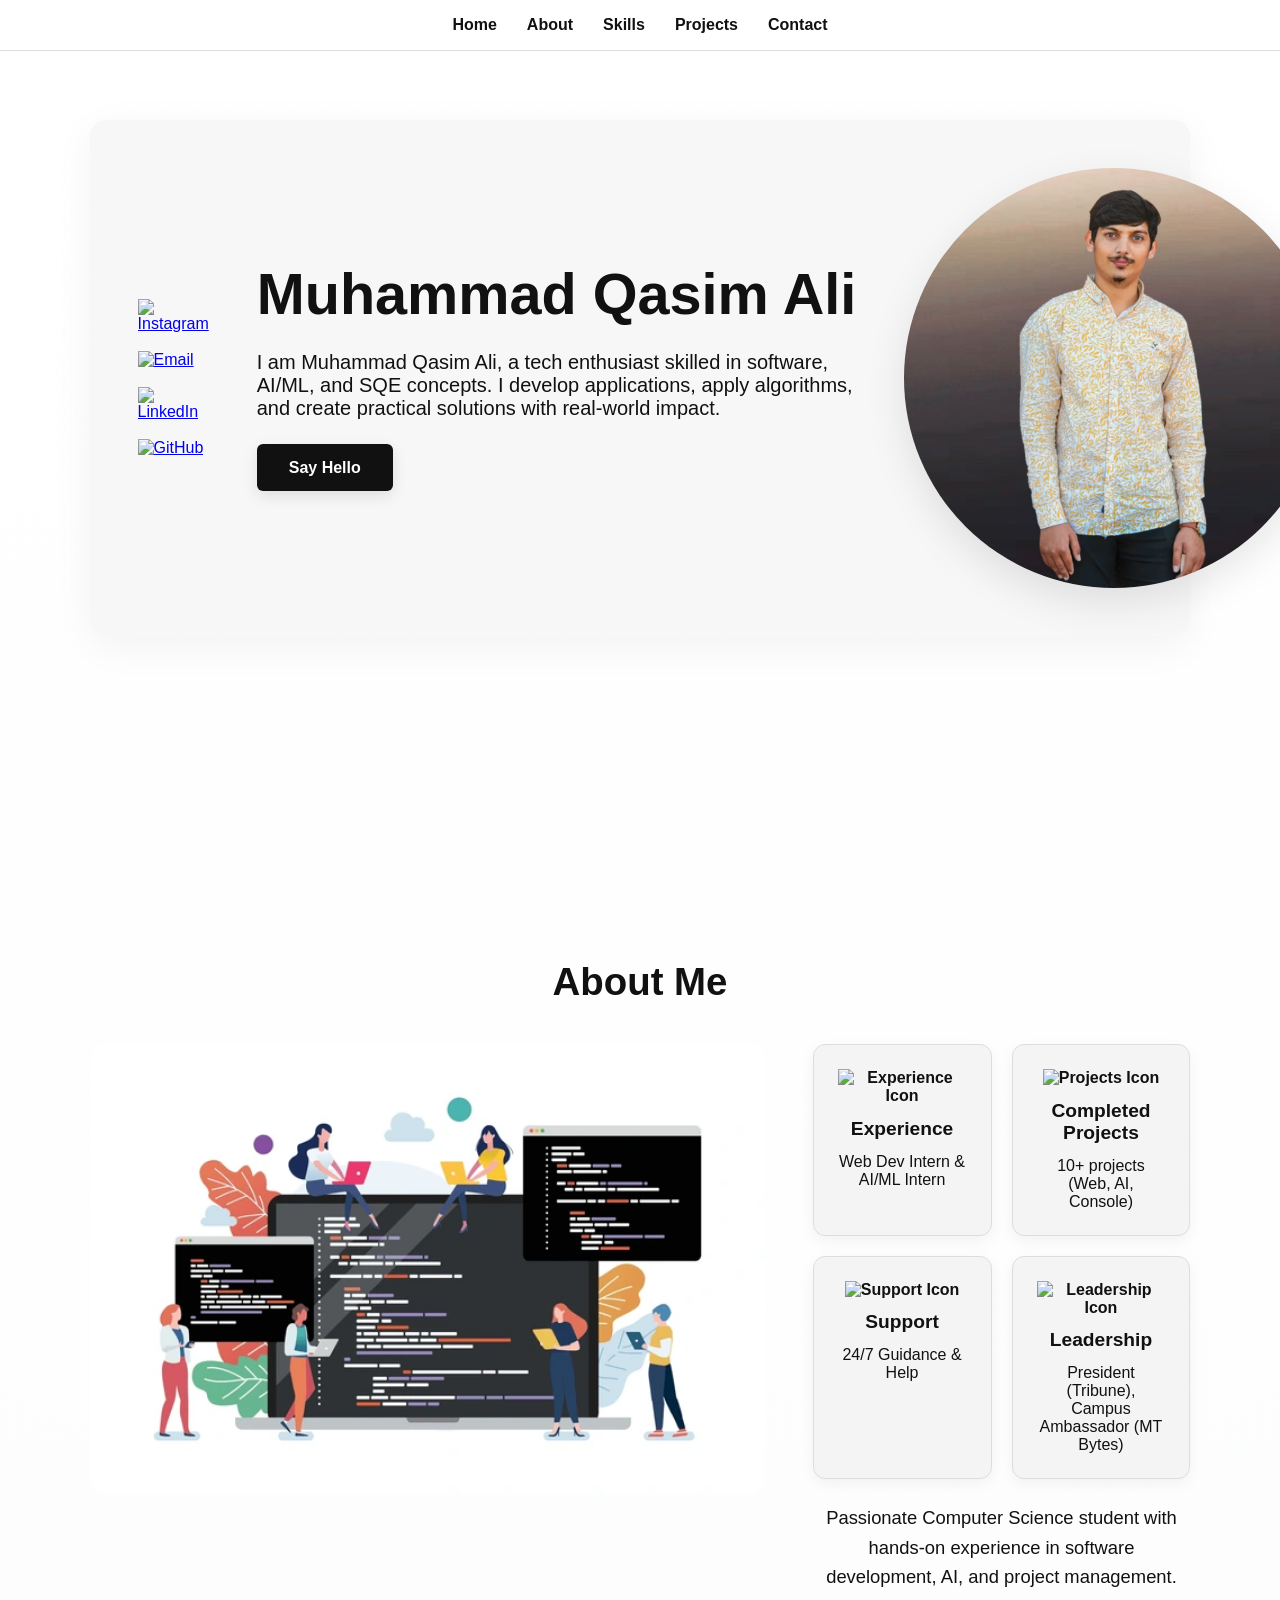
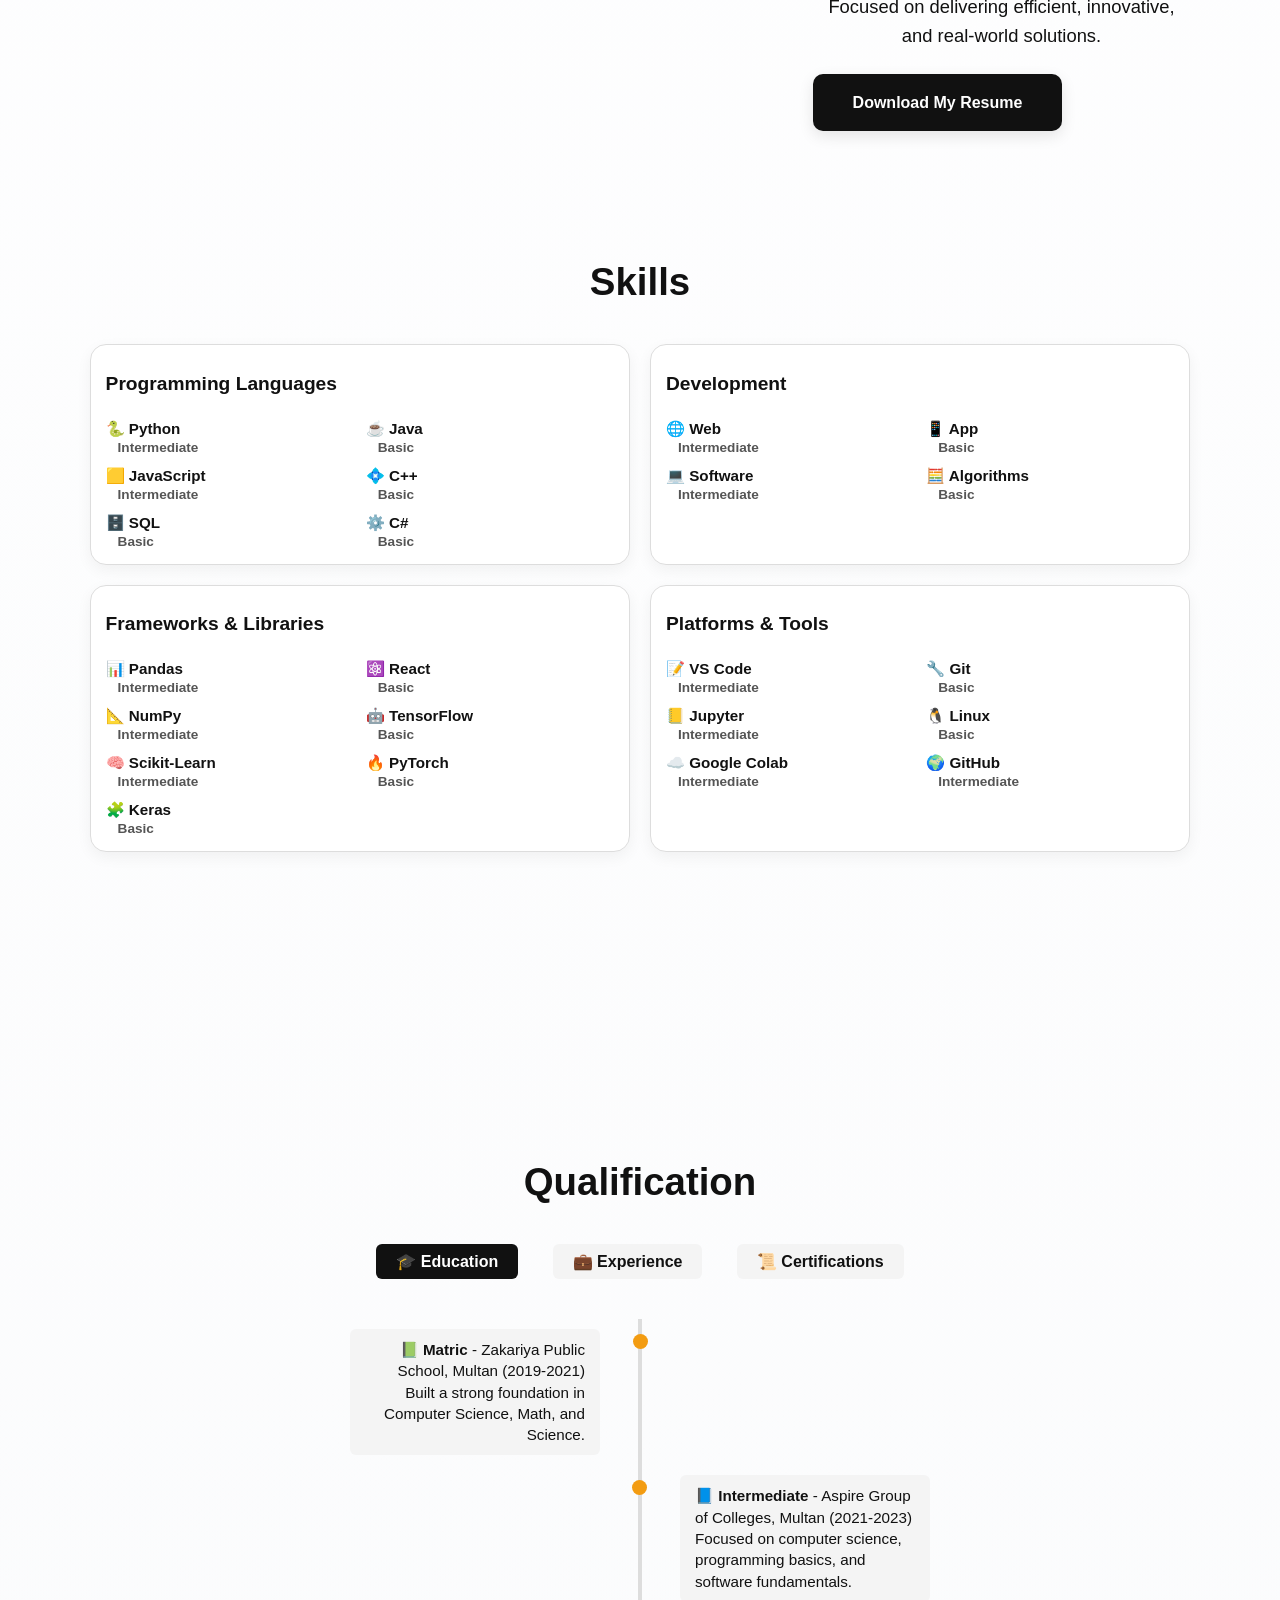
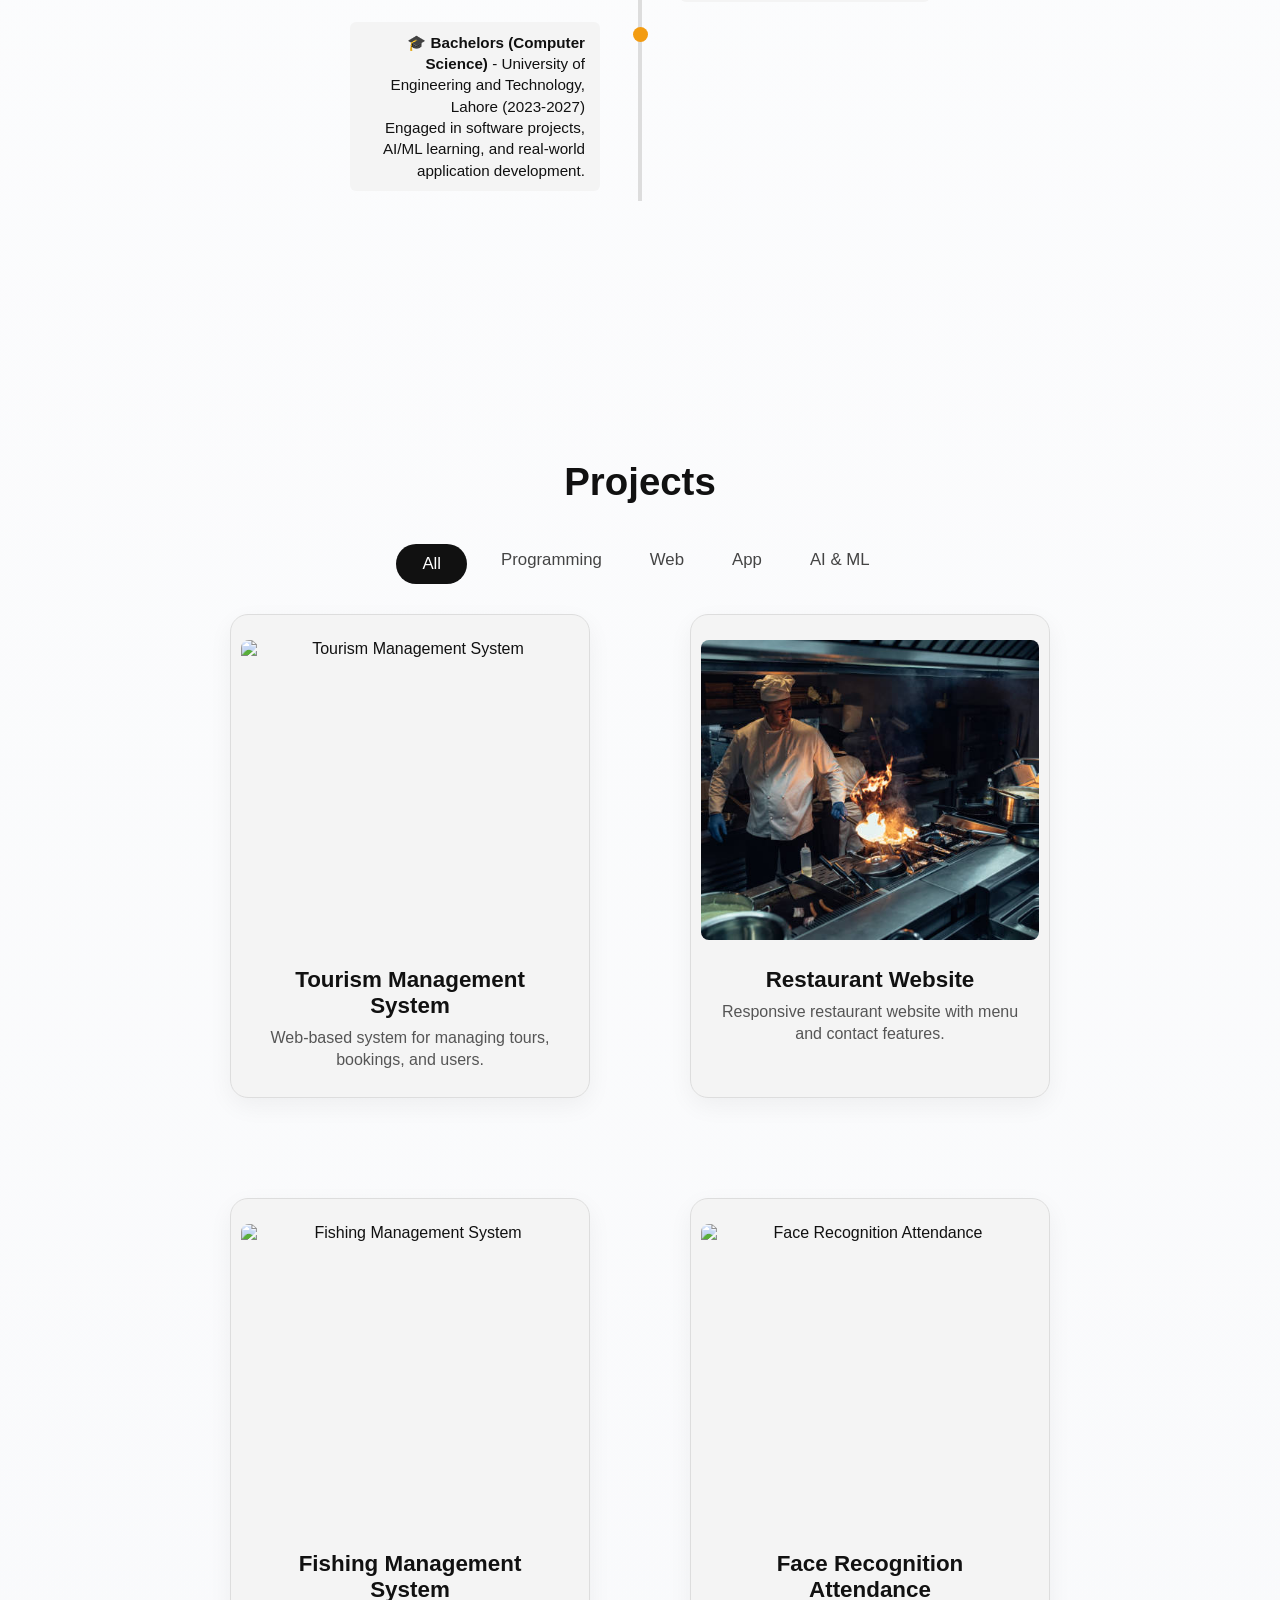
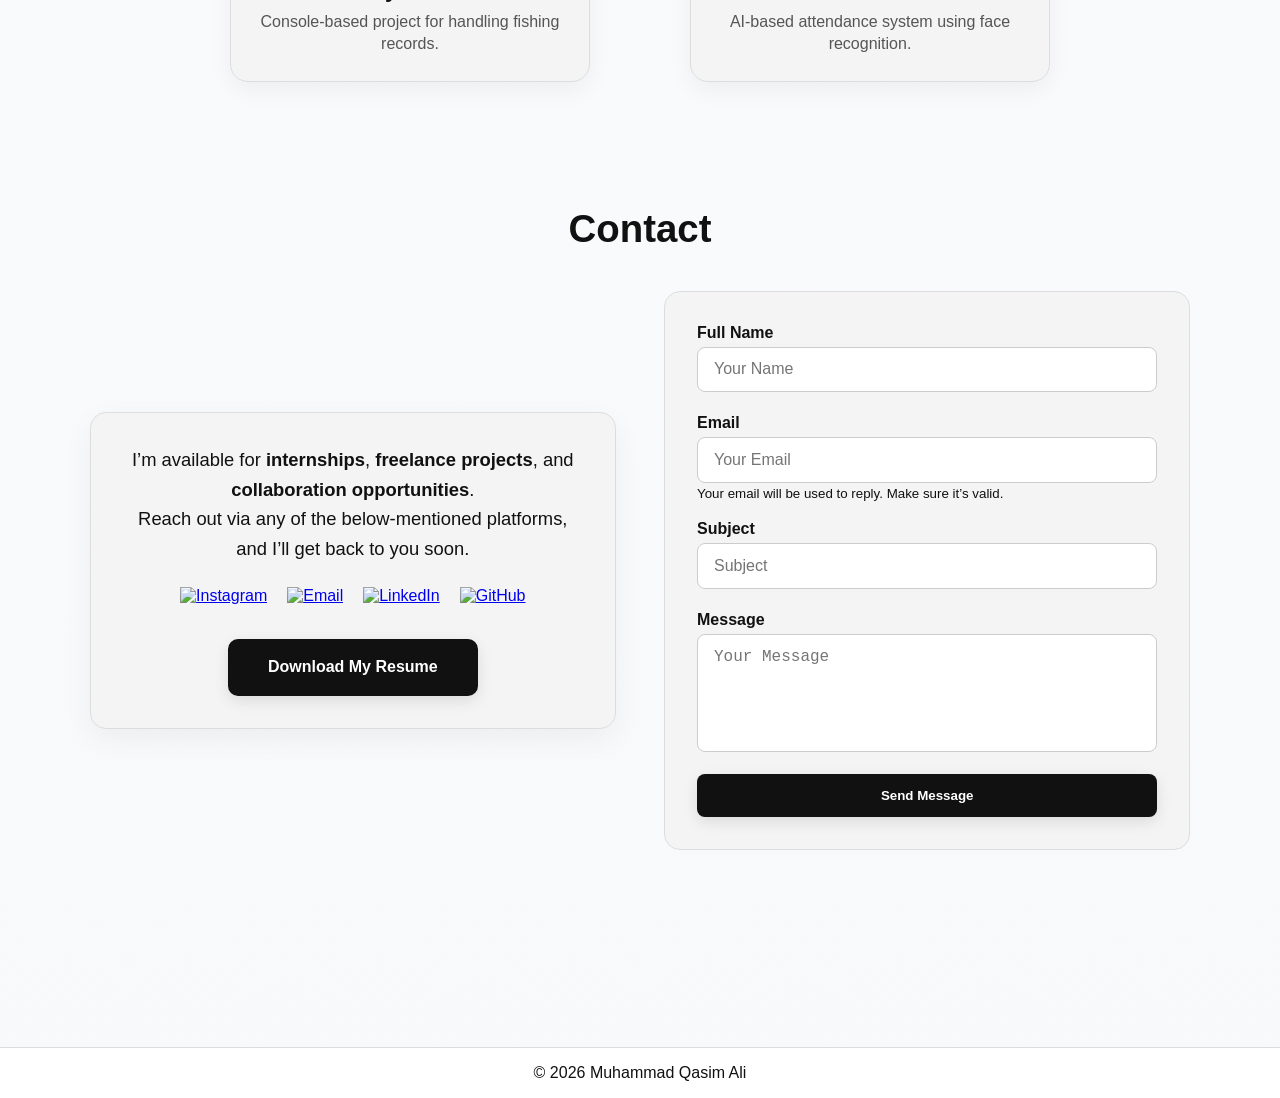
==== portfolio.html @ 52f3391b "Add files via upload" ====
<!DOCTYPE html>
<html lang="en">
<head>
<meta charset="UTF-8">
<meta name="viewport" content="width=device-width, initial-scale=1.0">
<title>Muhammad Qasim Ali | Portfolio</title>
<link rel="stylesheet" href="style.css">
</head>
<body>

<header>
  <nav>
    <a href="#home">Home</a>
    <a href="#about">About</a>
    <a href="#skills">Skills</a>
    <a href="#projects">Projects</a>
    <a href="#contact">Contact</a>
  </nav>
</header>

<main>

<!-- HOME -->
<section id="home" class="section hero-section">
  <div class="hero-box">
    <div class="hero-icons">
      <a href="https://www.instagram.com/qasim_ali_arain_/" target="_blank"><img src="https://img.icons8.com/ios-filled/40/000000/instagram-new.png" alt="Instagram"></a>
      <a href="mailto:qasimaliarain6@gmail.com"><img src="https://img.icons8.com/ios-filled/40/000000/email-open.png" alt="Email"></a>
      <a href="https://www.linkedin.com/in/muhammad-qasim-ali-606531308/" target="_blank"><img src="https://img.icons8.com/ios-filled/40/000000/linkedin.png" alt="LinkedIn"></a>
      <a href="https://github.com/MQasimAliArain" target="_blank"><img src="https://img.icons8.com/ios-glyphs/40/000000/github.png" alt="GitHub"></a>
    </div>

    <div class="hero-text">
      <h1 class="hero-name">Muhammad Qasim Ali</h1>
      <p>
        I am Muhammad Qasim Ali, a tech enthusiast skilled in software, AI/ML, and SQE concepts. I develop applications, apply algorithms, and create practical solutions with real-world impact.
      </p>
      <a href="#contact" class="hello-btn">Say Hello</a>
    </div>

    <div class="hero-image">
      <div class="profile-float">
        <img src="Profile picture.png" alt="Muhammad Qasim Ali">
      </div>
    </div>
  </div>
</section>

<!-- ABOUT -->
<section id="about" class="section about-section">
  <h2 class="section-title">About Me</h2>

  <div class="about-container">
    <div class="about-photo">
      <img src="general_photo.png" alt="About Me Photo">
    </div>

    <div class="about-content">
      <div class="about-cards">
        <div class="about-card">
          <img src="https://img.icons8.com/ios-filled/50/000000/briefcase.png" alt="Experience Icon" class="card-icon">
          <h3>Experience</h3>
          <p>Web Dev Intern & AI/ML Intern</p>
        </div>
        <div class="about-card">
          <img src="https://img.icons8.com/ios-filled/50/000000/project.png" alt="Projects Icon" class="card-icon">
          <h3>Completed Projects</h3>
          <p>10+ projects (Web, AI, Console)</p>
        </div>
        <div class="about-card">
          <img src="https://img.icons8.com/ios-filled/50/000000/support.png" alt="Support Icon" class="card-icon">
          <h3>Support</h3>
          <p>24/7 Guidance & Help</p>
        </div>
        <div class="about-card">
          <img src="https://img.icons8.com/ios-filled/50/000000/leadership.png" alt="Leadership Icon" class="card-icon">
          <h3>Leadership</h3>
          <p>President (Tribune), Campus Ambassador (MT Bytes)</p>
        </div>
      </div>

      <p class="about-text">
        Passionate Computer Science student with hands-on experience in software development, AI, and project management. Focused on delivering efficient, innovative, and real-world solutions.
      </p>

      <div class="center-btn">
        <a href="Muhammad_Qasim_Ali_Resume.pdf" download="Muhammad_Qasim_Ali_CV.pdf" class="download-btn">Download My Resume</a>
      </div>
    </div>
  </div>
</section>

<!-- SKILLS -->
<section id="skills" class="section">
  <h2 class="section-title">Skills</h2>

  <div class="skills-cards-container">
    <!-- Programming Languages Card -->
    <div class="about-card skill-card">
      <h3>Programming Languages</h3>
      <div class="skills-row">
        <div class="skill-item"><span class="skill-icon">🐍 Python</span><div class="skill-level">Intermediate</div></div>
        <div class="skill-item"><span class="skill-icon">☕ Java</span><div class="skill-level">Basic</div></div>
      </div>
      <div class="skills-row">
        <div class="skill-item"><span class="skill-icon">🟨 JavaScript</span><div class="skill-level">Intermediate</div></div>
        <div class="skill-item"><span class="skill-icon">💠 C++</span><div class="skill-level">Basic</div></div>
      </div>
      <div class="skills-row">
        <div class="skill-item"><span class="skill-icon">🗄️ SQL</span><div class="skill-level">Basic</div></div>
        <div class="skill-item"><span class="skill-icon">⚙️ C#</span><div class="skill-level">Basic</div></div>
      </div>
    </div>

    <!-- Development Card -->
    <div class="about-card skill-card">
      <h3>Development</h3>
      <div class="skills-row">
        <div class="skill-item"><span class="skill-icon">🌐 Web</span><div class="skill-level">Intermediate</div></div>
        <div class="skill-item"><span class="skill-icon">📱 App</span><div class="skill-level">Basic</div></div>
      </div>
      <div class="skills-row">
        <div class="skill-item"><span class="skill-icon">💻 Software</span><div class="skill-level">Intermediate</div></div>
        <div class="skill-item"><span class="skill-icon">🧮 Algorithms</span><div class="skill-level">Basic</div></div>
      </div>
    </div>

    <!-- Frameworks & Libraries Card -->
    <div class="about-card skill-card">
      <h3>Frameworks & Libraries</h3>
      <div class="skills-row">
        <div class="skill-item"><span class="skill-icon">📊 Pandas</span><div class="skill-level">Intermediate</div></div>
        <div class="skill-item"><span class="skill-icon">⚛️ React</span><div class="skill-level">Basic</div></div>
      </div>
      <div class="skills-row">
        <div class="skill-item"><span class="skill-icon">📐 NumPy</span><div class="skill-level">Intermediate</div></div>
        <div class="skill-item"><span class="skill-icon">🤖 TensorFlow</span><div class="skill-level">Basic</div></div>
      </div>
      <div class="skills-row">
        <div class="skill-item"><span class="skill-icon">🧠 Scikit-Learn</span><div class="skill-level">Intermediate</div></div>
        <div class="skill-item"><span class="skill-icon">🔥 PyTorch</span><div class="skill-level">Basic</div></div>
      </div>
      <div class="skills-row">
        <div class="skill-item"><span class="skill-icon">🧩 Keras</span><div class="skill-level">Basic</div></div>
      </div>
    </div>

    <!-- Platforms & Tools Card -->
    <div class="about-card skill-card">
      <h3>Platforms & Tools</h3>
      <div class="skills-row">
        <div class="skill-item"><span class="skill-icon">📝 VS Code</span><div class="skill-level">Intermediate</div></div>
        <div class="skill-item"><span class="skill-icon">🔧 Git</span><div class="skill-level">Basic</div></div>
      </div>
      <div class="skills-row">
        <div class="skill-item"><span class="skill-icon">📒 Jupyter</span><div class="skill-level">Intermediate</div></div>
        <div class="skill-item"><span class="skill-icon">🐧 Linux</span><div class="skill-level">Basic</div></div>
      </div>
      <div class="skills-row">
        <div class="skill-item"><span class="skill-icon">☁️ Google Colab</span><div class="skill-level">Intermediate</div></div>
        <div class="skill-item"><span class="skill-icon">🌍 GitHub</span><div class="skill-level">Intermediate</div></div>
      </div>
    </div>
  </div>
</section>

<!-- QUALIFICATION SECTION -->
<section id="qualification" class="section">
  <h2 class="section-title">Qualification</h2>

  <!-- Tabs using radio buttons -->
  <div class="qualification-tabs">
    <input type="radio" name="tab" id="education-tab" checked>
    <label for="education-tab">🎓 Education</label>

    <input type="radio" name="tab" id="experience-tab">
    <label for="experience-tab">💼 Experience</label>

    <input type="radio" name="tab" id="cert-tab">
    <label for="cert-tab">📜 Certifications</label>

    <div class="tab-content">
      <!-- Education Timeline -->
      <div class="tab-panel" id="education">
        <div class="timeline">
          <div class="timeline-item left">
            <div class="timeline-content">
              📗 <strong>Matric</strong> - Zakariya Public School, Multan (2019-2021)<br>
              Built a strong foundation in Computer Science, Math, and Science.
            </div>
          </div>
          <div class="timeline-item right">
            <div class="timeline-content">
              📘 <strong>Intermediate</strong> - Aspire Group of Colleges, Multan (2021-2023)<br>
              Focused on computer science, programming basics, and software fundamentals.
            </div>
          </div>
          <div class="timeline-item left">
            <div class="timeline-content">
              🎓 <strong>Bachelors (Computer Science)</strong> - University of Engineering and Technology, Lahore (2023-2027)<br>
              Engaged in software projects, AI/ML learning, and real-world application development.
            </div>
          </div>
        </div>
      </div>

      <!-- Experience Timeline -->
      <div class="tab-panel" id="experience">
        <div class="timeline">
          <div class="timeline-item left">
            <div class="timeline-content">
              💻 <strong>Web Development Intern</strong> - NextGen Learners (2025)<br>
              Gained hands-on experience developing responsive websites, improving user interface, and learning modern web technologies.
            </div>
          </div>
          <div class="timeline-item right">
            <div class="timeline-content">
              🤖 <strong>AI/ML Engineering Intern</strong> - DevelopersHub Corporation (2026)<br>
              Completed a 6-week internship program (March – April 2026) focusing on AI/ML engineering with exceptional performance[cite: 3].
            </div>
          </div>
        </div>
      </div>

      <!-- Certifications Timeline -->
      <div class="tab-panel" id="certifications">
        <div class="timeline">
          <div class="timeline-item left">
            <div class="timeline-content">
              📜 <strong>Generative AI Application Developer</strong> - Pak Angels & iCode Guru (2025)<br>
              Successfully completed Generative AI Training (June – July 2025) and received the Top Performer Award[cite: 4].
            </div>
          </div>
        </div>
      </div>
    </div>
  </div>
</section>

<!-- PROJECTS SECTION -->
<section id="projects" class="section">
  <h2 class="section-title">Projects</h2>

  <input type="radio" name="project-tab" id="proj-all" checked>
  <input type="radio" name="project-tab" id="proj-programming">
  <input type="radio" name="project-tab" id="proj-web">
  <input type="radio" name="project-tab" id="proj-app">
  <input type="radio" name="project-tab" id="proj-ai">

  <div class="project-tabs">
    <label for="proj-all">All</label>
    <label for="proj-programming">Programming</label>
    <label for="proj-web">Web</label>
    <label for="proj-app">App</label>
    <label for="proj-ai">AI & ML</label>
  </div>

  <div class="projects-wrapper">
    <div class="projects-grid all">
      <div class="project-card">
        <img src="tourism.jpg" alt="Tourism Management System">
        <h3>Tourism Management System</h3>
        <p>Web-based system for managing tours, bookings, and users.</p>
      </div>
      <div class="project-card">
        <img src="restaurant.jpg" alt="Restaurant Website">
        <h3>Restaurant Website</h3>
        <p>Responsive restaurant website with menu and contact features.</p>
      </div>
      <div class="project-card">
        <img src="fishing.jpg" alt="Fishing Management System">
        <h3>Fishing Management System</h3>
        <p>Console-based project for handling fishing records.</p>
      </div>
      <div class="project-card">
        <img src="face_recognition.jpg" alt="Face Recognition Attendance">
        <h3>Face Recognition Attendance</h3>
        <p>AI-based attendance system using face recognition.</p>
      </div>
    </div>

    <div class="projects-grid programming">
      <div class="project-card">
        <img src="fishing.jpg" alt="Fishing Management System">
        <h3>Fishing Management System</h3>
        <p>Programming-based console application.</p>
      </div>
    </div>

    <div class="projects-grid web">
      <div class="project-card">
        <img src="tourism.jpg" alt="Tourism Management System">
        <h3>Tourism Management System</h3>
        <p>Complete web solution for tour management.</p>
      </div>
      <div class="project-card">
        <img src="restaurant.jpg" alt="Restaurant Website">
        <h3>Restaurant Website</h3>
        <p>Modern and responsive restaurant website.</p>
      </div>
    </div>

    <div class="projects-grid app">
      <div class="no-projects">No projects yet</div>
    </div>

    <div class="projects-grid ai">
      <div class="project-card">
        <img src="face_recognition.jpg" alt="Face Recognition Attendance">
        <h3>Face Recognition Attendance</h3>
        <p>Machine learning based face recognition system.</p>
      </div>
    </div>
  </div>
</section>

<!-- CONTACT -->
<section id="contact" class="section">
  <h2 class="section-title">Contact</h2>

  <div class="contact-container">
    <div class="contact-left">
      <div class="contact-card">
        <p class="contact-text">
          I’m available for <strong>internships</strong>, <strong>freelance projects</strong>, and <strong>collaboration opportunities</strong>.<br>
          Reach out via any of the below-mentioned platforms, and I’ll get back to you soon.
        </p>

        <div class="contact-icons">
          <a href="https://www.instagram.com/qasim_ali_arain_/" target="_blank">
            <img src="https://img.icons8.com/ios-filled/48/000000/instagram-new.png" alt="Instagram">
          </a>
          <a href="mailto:qasimaliarain6@gmail.com">
            <img src="https://img.icons8.com/ios-filled/48/000000/email-open.png" alt="Email">
          </a>
          <a href="https://www.linkedin.com/in/muhammad-qasim-ali-606531308/" target="_blank">
            <img src="https://img.icons8.com/ios-filled/48/000000/linkedin.png" alt="LinkedIn">
          </a>
          <a href="https://github.com/MQasimAliArain" target="_blank">
            <img src="https://img.icons8.com/ios-glyphs/48/000000/github.png" alt="GitHub">
          </a>
        </div>

        <a href="Muhammad_Qasim_Ali_Resume.pdf" download class="download-btn">
          Download My Resume
        </a>
      </div>
    </div>

    <div class="contact-right">
      <form id="contact-form" novalidate>
        <div class="form-group">
          <label for="name">Full Name</label>
          <input type="text" id="name" name="name" placeholder="Your Name">
          <span class="error-message"></span>
        </div>

        <div class="form-group">
          <label for="email">Email</label>
          <input type="email" id="email" name="email" placeholder="Your Email" required>
          <span class="error-message"></span>
          <small class="info-text">Your email will be used to reply. Make sure it’s valid.</small>
        </div>

        <div class="form-group">
          <label for="subject">Subject</label>
          <input type="text" id="subject" name="subject" placeholder="Subject">
          <span class="error-message"></span>
        </div>

        <div class="form-group">
          <label for="message">Message</label>
          <textarea id="message" name="message" rows="5" placeholder="Your Message"></textarea>
          <span class="error-message"></span>
        </div>

        <button type="submit" class="submit-btn">Send Message</button>
      </form>
    </div>
  </div>
</section>

<!-- CONFIRMATION & SUCCESS MODAL -->
<div id="modal-overlay" style="display:none;">
  <div class="modal">
    <p id="modal-text">Are you sure you want to send this message?</p>

    <div id="modal-buttons">
      <button id="confirm-yes">Yes</button>
      <button id="confirm-no">No</button>
    </div>

    <div id="success-message" style="display:none;">
      <div class="tick">&#10004;</div>
      <p>Message Sent Successfully!</p>
    </div>
  </div>
</div>

<!-- EmailJS -->
<script src="https://cdn.jsdelivr.net/npm/emailjs-com@3/dist/email.min.js"></script>
<script>
  emailjs.init("zOVuNW4QSeUyaCF8w");

  const form = document.getElementById("contact-form");
  const modal = document.getElementById("modal-overlay");
  const confirmYes = document.getElementById("confirm-yes");
  const confirmNo = document.getElementById("confirm-no");
  const modalButtons = document.getElementById("modal-buttons");
  const modalText = document.getElementById("modal-text");
  const successMessage = document.getElementById("success-message");

  form.addEventListener("submit", function(e) {
    e.preventDefault();
    let valid = true;

    const name = form.name.value.trim();
    const email = form.email.value.trim();
    const subject = form.subject.value.trim();
    const message = form.message.value.trim();

    form.querySelectorAll(".error-message").forEach(e => e.textContent = "");

    if (!name) {
      form.name.nextElementSibling.textContent = "Full Name is required";
      valid = false;
    } else if (!/^[A-Za-z\s]{1,25}$/.test(name)) {
      form.name.nextElementSibling.textContent = "Only letters allowed (max 25)";
      valid = false;
    }

    if (!email) {
      form.email.nextElementSibling.textContent = "Email is required";
      valid = false;
    } else if (!/^[a-zA-Z][a-zA-Z0-9._%+-]*@[a-zA-Z0-9.-]+\.[a-zA-Z]{2,}$/.test(email)) {
      form.email.nextElementSibling.textContent = "Enter a valid email (example@gmail.com)";
      valid = false;
    }

    if (!subject) {
      form.subject.nextElementSibling.textContent = "Subject is required";
      valid = false;
    } else if (!/^[A-Za-z\s]+$/.test(subject)) {
      form.subject.nextElementSibling.textContent = "Only letters allowed";
      valid = false;
    }

    if (!message) {
      form.message.nextElementSibling.textContent = "Message is required";
      valid = false;
    } else if (!/^(?=.*[A-Za-z])[A-Za-z\s.,!?]+$/.test(message)) {
      form.message.nextElementSibling.textContent = "Message must contain letters";
      valid = false;
    }

    if (valid) {
      modal.style.display = "flex";
      modalButtons.style.display = "block";
      modalText.style.display = "block";
      successMessage.style.display = "none";
    }
  });

  confirmYes.addEventListener("click", () => {
    emailjs.send("service_ynd99mn", "template_qxupzzh", {
      from_name: form.name.value,
      from_email: form.email.value,
      subject: form.subject.value,
      message: form.message.value,
      to_email: "qasimaliarain6@gmail.com"
    })
    .then(() => {
      return emailjs.send("service_ynd99mn", "template_ujj6st4", {
        from_name: form.name.value,
        from_email: form.email.value,
        subject: form.subject.value,
        message: form.message.value
      });
    })
    .then(() => {
      modalButtons.style.display = "none";
      modalText.style.display = "none";
      successMessage.style.display = "flex";

      setTimeout(() => {
        modal.style.display = "none";
        form.reset();
      }, 2000);
    })
    .catch(err => {
      alert("Something went wrong. Try again.");
      console.error(err);
    });
  });

  confirmNo.addEventListener("click", () => {
    modal.style.display = "none";
  });
</script>
</main>
<footer>
  © 2026 Muhammad Qasim Ali
</footer>
</body>
</html>
---- style.css ----
/* General reset and body */
* { margin: 0; padding: 0; box-sizing: border-box; }
html { scroll-behavior: smooth; }
body { font-family: Arial, sans-serif; background: #fdfdfb; color: #111; }

/* NAVBAR */
header { position: fixed; top: 0; width: 100%; background: #fff; border-bottom: 1px solid #ddd; z-index: 1000; }
nav { display: flex; justify-content: center; gap: 30px; padding: 1rem; }
nav a { font-weight: bold; color: #111; text-decoration: none; transition: transform 0.25s ease; }
nav a:hover { transform: scale(1.1); }

/* SECTIONS */
.section { min-height: 100vh; padding: 60px 7% 65px; scroll-margin-top: 0; }
#home.section { padding: 120px 7% 80px; }
.section-title { text-align: center; font-size: 2.4rem; margin-bottom: 2.5rem; }

/* HERO */
.hero-box { max-width: 1200px; margin: auto; display: grid; grid-template-columns: auto 1fr auto; gap: 3rem; align-items: center; background: #f7f7f7; padding: 3rem; border-radius: 16px; }
.hero-name { font-size: 3.6rem; white-space: nowrap; }
.hero-icons { display: flex; flex-direction: column; gap: 18px; }
.hero-icons img { transition: transform 0.25s ease; }
.hero-icons a:hover img { transform: scale(1.25); }
.hero-text p { font-size: 1.25rem; margin: 1.5rem 0; }
.hello-btn { padding: 0.9rem 2rem; background: #111; color: #fff; border-radius: 6px; text-decoration: none; font-weight: bold; display: inline-block; transition: transform 0.25s ease; }
.hello-btn:hover { transform: scale(1.1); }
.profile-float { width: 420px; height: 420px; border-radius: 50%; overflow: hidden; animation: float 6s ease-in-out infinite; transition: transform 0.25s ease; }
.profile-float:hover { transform: scale(1.05); }
.profile-float img { width: 100%; height: 100%; object-fit: cover; }
@keyframes float { 0% { transform: translateY(0); } 50% { transform: translateY(-20px); } 100% { transform: translateY(0); } }

/* ABOUT SECTION */
.about-container { display: flex; gap: 3rem; max-width: 1200px; margin: auto; align-items: flex-start; }
.about-photo img { width: 100%; min-height: 50vh; object-fit: cover; border-radius: 16px; transition: transform 0.3s ease; }
.about-photo img:hover { transform: scale(1.05); }
.about-content { flex: 1; display: flex; flex-direction: column; justify-content: flex-start; padding-top: 0; }
.about-cards { display: flex; flex-wrap: wrap; gap: 20px; margin-bottom: 1.5rem; justify-content: flex-start; }
.about-card { flex: 1 1 45%; background: #f4f4f4; padding: 1.5rem; text-align: center; border-radius: 12px; font-weight: bold; border: 1px solid #ddd; transition: transform 0.25s ease; cursor: pointer; }
.about-card:hover { transform: scale(1.05); }
.about-card h3 { margin: 0.8rem 0; font-size: 1.2rem; }
.about-card p { font-weight: normal; font-size: 1rem; }
.card-icon { width: 50px; height: 50px; }
.about-text { margin-bottom: 1.5rem; line-height: 1.6; font-size: 1.15rem; text-align: center; }
.download-btn { display: inline-block; padding: 1.2rem 2.5rem; background: #111; color: #fff; border-radius: 10px; font-weight: bold; text-decoration: none; transition: transform 0.25s ease, background 0.3s ease; align-self: center; }
.download-btn:hover { transform: scale(1.1); background: #333; }

/* SKILLS */
.skills-cards-container {
  display: grid;
  grid-template-columns: repeat(2, 1fr); /* Exactly 2 cards per row */
  gap: 20px;
  justify-content: center;
}
.skill-card { display: flex; flex-direction: column; gap: 12px; text-align: left; padding: 15px; }
.skills-row { display: flex; gap: 12px; justify-content: space-between; }
.skill-item { display: flex; flex-direction: column; flex: 1; }
.skill-icon { display: flex; align-items: center; gap: 6px; font-weight: bold; font-size: 0.95rem; }
.skill-level { font-size: 0.85rem; color: #555; padding-left: 12px; margin-top: 2px; }

/* PROJECTS */
.projects-grid { display: flex; justify-content: center; gap: 20px; flex-wrap: wrap; }
.project-card { width: 280px; padding: 1.2rem; background: #fafafa; border-radius: 8px; border: 1px solid #ddd; }

/* CONTACT */
.contact-icons { display: flex; justify-content: center; gap: 25px; }
.contact-icons img { transition: transform 0.25s ease; }
.contact-icons a:hover img { transform: scale(1.25); }

/* FOOTER */
footer { text-align: center; padding: 1rem; background: #fff; border-top: 1px solid #ddd; }

/* RESPONSIVE */
@media (max-width: 900px) {
  .hero-box { grid-template-columns: 1fr; text-align: center; }
  .hero-icons { flex-direction: row; justify-content: center; }
  .profile-float { width: 260px; height: 260px; }
  .hero-name { font-size: 2.6rem; }
  .about-container { flex-direction: column; align-items: center; text-align: center; gap: 2rem; }
  .about-photo img { width: 80%; min-height: 300px; }
  .about-cards { justify-content: center; gap: 15px; }
  .skills-cards-container { grid-template-columns: 1fr; } /* Stack on small screens */
  .skills-row { flex-direction: column; }
}
/* Qualification Tabs */
.qualification-tabs {
  max-width: 800px;
  margin: 0 auto;
  text-align: center;
  position: relative;
}

.qualification-tabs input[type="radio"] {
  display: none;
}

.qualification-tabs label {
  display: inline-block;
  margin: 0 15px;
  padding: 8px 20px;
  cursor: pointer;
  font-weight: bold;
  border-radius: 6px;
  transition: background 0.3s, color 0.3s;
  background: #f4f4f4;
  color: #111;
}

.qualification-tabs label:hover {
  background: #111;
  color: #fff;
}

/* Active tab */
#education-tab:checked + label[for="education-tab"],
#experience-tab:checked + label[for="experience-tab"],
#cert-tab:checked + label[for="cert-tab"] {
  background: #111;
  color: #fff;
}
/* Tab content */
.tab-content {
  margin-top: 30px;
}

.tab-panel {
  display: none;
}

#education-tab:checked ~ label[for="education-tab"] ~ .tab-content #education,
#experience-tab:checked ~ label[for="experience-tab"] ~ .tab-content #experience,
#cert-tab:checked ~ label[for="cert-tab"] ~ .tab-content #certifications {
  display: block;
}
/* Timeline */
.timeline {
  position: relative;
  max-width: 700px;
  margin: 40px auto;
  padding: 0 20px;
}

.timeline::before {
  content: '';
  position: absolute;
  left: 50%;
  top: 0;
  transform: translateX(-50%);
  width: 4px;
  height: 100%;
  background: #ddd;
}

/* Timeline item */
.timeline-item {
  padding: 10px 40px;
  position: relative;
  width: 50%;
  box-sizing: border-box;
}

.timeline-item.left {
  left: 0;
  text-align: right;
}

.timeline-item.right {
  left: 50%;
  text-align: left;
}

.timeline-item::before {
  content: '';
  position: absolute;
  top: 15px;
  width: 15px;
  height: 15px;
  background: #f39c12;
  border-radius: 50%;
  z-index: 1;
}

.timeline-item.left::before {
  right: -8px;
}

.timeline-item.right::before {
  left: -8px;
}

.timeline-content {
  background: #f4f4f4;
  padding: 10px 15px;
  border-radius: 6px;
  display: inline-block;
  max-width: 300px;
  font-size: 0.95rem;
  line-height: 1.4;
}

/* Responsive */
@media (max-width: 900px) {
  .timeline::before {
    left: 20px;
  }
  .timeline-item {
    width: 100%;
    padding-left: 40px;
    padding-right: 20px;
  }
  .timeline-item.left,
  .timeline-item.right {
    text-align: left;
    left: 0;
  }
  .timeline-item.left::before,
  .timeline-item.right::before {
    left: 0;
  }
}
/* Hide radios */
#projects input[type="radio"] {
  display: none;
}

/* Tabs */
.project-tabs {
  display: flex;
  justify-content: center;
  gap: 20px;
  margin-bottom: 30px;
}

.project-tabs label {
  cursor: pointer;
  font-size: 1.05rem;
  color: #444;
  padding: 6px 14px;
  transition: all 0.3s ease;
}

#proj-all:checked ~ .project-tabs label[for="proj-all"],
#proj-programming:checked ~ .project-tabs label[for="proj-programming"],
#proj-web:checked ~ .project-tabs label[for="proj-web"],
#proj-app:checked ~ .project-tabs label[for="proj-app"],
#proj-ai:checked ~ .project-tabs label[for="proj-ai"] {
  background: #111;
  color: #fff;
  border-radius: 25px;
  padding: 10px 26px;
}

/* Grids */
.projects-grid {
  display: none;
  grid-template-columns: repeat(2, 360px); /* exactly 2 cards per row */
  gap: 100px; /* smaller gap */
  justify-content: center; /* center the row */
}

#proj-all:checked ~ .projects-wrapper .all,
#proj-programming:checked ~ .projects-wrapper .programming,
#proj-web:checked ~ .projects-wrapper .web,
#proj-app:checked ~ .projects-wrapper .app,
#proj-ai:checked ~ .projects-wrapper .ai {
  display: grid;
}

/* Cards */
.project-card {
  background: #f4f4f4;
  padding: 25px;
  border-radius: 18px;
  border: 1px solid #ddd;
  transition: transform 0.25s ease;
  display: flex;
  flex-direction: column;
  align-items: center;
  text-align: center;
  width: 100%;
}

.project-card img {
  width: 110%;
  height: 300px;
  object-fit: cover;
  border-radius: 8px;
  margin-bottom: 15px;
}

.project-card h3 {
  margin: 12px 0 8px;
  font-size: 1.4rem;
}

.project-card p {
  font-size: 1rem;
  line-height: 1.4;
  color: #555;
}

.project-card:hover {
  transform: scale(1.05);
}

.no-projects {
  grid-column: 1 / -1;
  text-align: center;
  font-size: 1.2rem;
  color: #666;
}

/* Responsive */
@media (max-width: 900px) {
  .projects-grid {
    grid-template-columns: 1fr; /* single column on small screens */
  }
  .project-card img {
    height: 180px;
  }
}
/* CONTACT SECTION LAYOUT */
.contact-container {
  display: flex;
  gap: 3rem;
  max-width: 1200px;
  margin: 0 auto;
  align-items: center; /* <-- vertical center alignment */
  justify-content: center;
  flex-wrap: wrap;
}

.contact-left, .contact-right {
  flex: 1;
  min-width: 300px;
}

.contact-card {
  background: #f4f4f4;
  padding: 2rem;
  border-radius: 16px;
  border: 1px solid #ddd;
  text-align: center;
  display: flex;
  flex-direction: column;
  align-items: center;
  justify-content: center; /* <-- vertically center content inside the card */
  gap: 1.5rem;
  height: 100%; /* <-- ensures full height matches the form height */
}

.contact-card .contact-text {
  font-size: 1.15rem;
  line-height: 1.6;
}

.contact-card .contact-icons {
  display: flex;
  justify-content: center;
  gap: 20px;
}

.contact-card .contact-icons img {
  transition: transform 0.25s ease;
}

.contact-card .contact-icons a:hover img {
  transform: scale(1.25);
}

.contact-left .download-btn {
  margin-top: 10px;
}

/* FORM STYLES */
#contact-form {
  display: flex;
  flex-direction: column;
  gap: 1.2rem;
  background: #f4f4f4;
  padding: 2rem;
  border-radius: 16px;
  border: 1px solid #ddd;
  height: 100%; /* match the height of left card */
}

#contact-form .form-group {
  display: flex;
  flex-direction: column;
  text-align: left;
}

#contact-form label {
  margin-bottom: 5px;
  font-weight: bold;
}

#contact-form input,
#contact-form textarea {
  padding: 0.8rem 1rem;
  border-radius: 8px;
  border: 1px solid #ccc;
  font-size: 1rem;
  resize: none;
}

#contact-form input:focus,
#contact-form textarea:focus {
  outline: none;
  border-color: #111;
}

.submit-btn {
  padding: 0.9rem 2rem;
  background: #111;
  color: #fff;
  font-weight: bold;
  border: none;
  border-radius: 8px;
  cursor: pointer;
  transition: transform 0.25s ease, background 0.3s ease;
}

.submit-btn:hover {
  background: #333;
  transform: scale(1.05);
}

/* RESPONSIVE */
@media (max-width: 900px) {
  .contact-container {
    flex-direction: column;
    align-items: center;
  }

  .contact-left, .contact-right {
    width: 100%;
  }

  .contact-card, #contact-form {
    height: auto; /* let height adjust naturally on small screens */
  }
}
/* Modal overlay */
#modal-overlay {
  position: fixed;
  top: 0;
  left: 0;
  width: 100%;
  height: 100%;
  background-color: rgba(0,0,0,0.6);
  display: flex;
  justify-content: center;
  align-items: center;
  z-index: 9999;
}

/* Modal box */
.modal {
  background: #fff;
  padding: 30px;
  border-radius: 10px;
  text-align: center;
  width: 300px;
  position: relative;
}

/* Modal text */
#modal-text {
  font-size: 1.1em;
  margin-bottom: 20px;
}

/* Buttons */
#modal-buttons button {
  padding: 8px 18px;
  margin: 0 10px;
  border: none;
  border-radius: 5px;
  cursor: pointer;
  font-weight: bold;
}
#confirm-yes {
  background-color: #28a745;
  color: white;
}
#confirm-no {
  background-color: #dc3545;
  color: white;
}

/* Success message */
#success-message {
  display: flex;
  flex-direction: column;
  align-items: center;
}

.tick {
  font-size: 3em;
  color: #28a745;
  animation: pop 0.5s ease;
}

@keyframes pop {
  0% { transform: scale(0); }
  70% { transform: scale(1.2); }
  100% { transform: scale(1); }
}

/* Error message styling */
.error-message {
  color: red;
  font-size: 0.9em;
  margin-top: 3px;
  display: block;
}
/* ========================================= */
/* ========= TABLET RESPONSIVE ============= */
/* ========================================= */
@media (max-width: 1024px) {

   nav {
    flex-direction: row;
    justify-content: center;
    flex-wrap: wrap;
    gap: 15px;
  }

  .hero-box {
    grid-template-columns: 1fr;
    text-align: center;
    gap: 2rem;
  }

  .hero-name {
    font-size: 2.8rem;
    white-space: normal;
  }

  .hero-icons {
    flex-direction: row;
    justify-content: center;
  }

  .profile-float {
    width: 300px;
    height: 300px;
  }

  .about-container {
    flex-direction: column;
    text-align: center;
    align-items: center;
  }

  .about-photo img {
    width: 90%;
    min-height: auto;
  }

  .about-cards {
    justify-content: center;
  }

  .about-card {
    flex: 1 1 100%;
  }

  .skills-cards-container {
    grid-template-columns: 1fr;
  }

  .skills-row {
    flex-direction: column;
  }

  .projects-grid {
    grid-template-columns: 1fr;
    gap: 40px;
  }

  .project-card img {
    width: 100%;
    height: 220px;
  }

  .timeline::before {
    left: 20px;
  }

  .timeline-item {
    width: 100%;
    padding-left: 50px;
    padding-right: 20px;
  }

  .timeline-item.left,
  .timeline-item.right {
    left: 0;
    text-align: left;
  }

  .timeline-item.left::before,
  .timeline-item.right::before {
    left: 12px;
  }

  .contact-container {
    flex-direction: column;
    gap: 2rem;
  }

  .contact-left,
  .contact-right {
    width: 100%;
  }

  .contact-card,
  #contact-form {
    height: auto;
  }
}


/* ========================================= */
/* ========= MOBILE RESPONSIVE ============= */
/* ========================================= */
@media (max-width: 600px) {

  nav {
    flex-direction: row;
    justify-content: center;
    flex-wrap: wrap;
    gap: 15px;
  }

  .section {
    padding: 80px 5% 60px;
  }

  #home.section {
    padding: 120px 5% 60px;
  }

  .section-title {
    font-size: 1.8rem;
  }

  .hero-name {
    font-size: 2.2rem;
  }

  .hero-text p {
    font-size: 1rem;
  }

  /* FIXED CENTER IMAGE */
  .hero-box {
    display: flex;
    flex-direction: column;
    align-items: center;
  }

  .profile-float {
    width: 220px;
    height: 220px;
    margin: 0 auto;
    display: flex;
    justify-content: center;
    align-items: center;
  }

  .about-text {
    font-size: 1rem;
  }

  .download-btn {
    padding: 1rem 1.5rem;
    font-size: 0.9rem;
  }

  .project-tabs {
    flex-wrap: wrap;
    gap: 10px;
  }

  .project-tabs label {
    font-size: 0.9rem;
  }

  .projects-grid {
    grid-template-columns: 1fr;
    gap: 25px;
  }

  .project-card {
    padding: 18px;
  }

  .project-card img {
    height: 160px;
  }

  .contact-card {
    padding: 1.5rem;
  }

  #contact-form {
    padding: 1.5rem;
  }

  #contact-form input,
  #contact-form textarea {
    font-size: 0.9rem;
  }

  .submit-btn {
    font-size: 0.9rem;
  }

  /* FIXED CLEAN TIMELINE */
  .timeline::before {
    left: 18px;
  }

  .timeline-item {
    width: 100%;
    padding-left: 55px;
    padding-right: 15px;
    margin-bottom: 25px;
  }

  .timeline-item.left,
  .timeline-item.right {
    left: 0;
    text-align: left;
  }

  .timeline-item.left::before,
  .timeline-item.right::before {
    left: 10px;
  }

  .timeline-content {
    max-width: 100%;
  }

}
/* ========================================= */
/* ========= GLOBAL SMOOTH TRANSITIONS ===== */
/* ========================================= */

* {
  transition: all 0.3s ease-in-out;
}

/* Smooth fade-in animation */
.fade-in {
  opacity: 0;
  transform: translateY(30px);
  animation: fadeUp 1s ease forwards;
}

@keyframes fadeUp {
  to {
    opacity: 1;
    transform: translateY(0);
  }
}

/* ========================================= */
/* ========= NAVBAR ENHANCEMENT ============ */
/* ========================================= */

header {
  backdrop-filter: blur(8px);
  background: rgba(255, 255, 255, 0.85);
}

nav a {
  position: relative;
}

/* Animated underline */
nav a::after {
  content: "";
  position: absolute;
  width: 0%;
  height: 2px;
  left: 0;
  bottom: -5px;
  background: #111;
  transition: width 0.3s ease;
}

nav a:hover::after {
  width: 100%;
}

/* ========================================= */
/* ========= SECTION POLISH ================ */
/* ========================================= */

.section {
  animation: fadeUp 0.9s ease both;
}

/* Soft section hover shadow */
.section:hover {
  transform: translateY(-3px);
}

/* ========================================= */
/* ========= HERO POLISH =================== */
/* ========================================= */

.hero-box {
  box-shadow: 0 10px 40px rgba(0,0,0,0.05);
}

.hero-box:hover {
  box-shadow: 0 20px 60px rgba(0,0,0,0.08);
}

.profile-float {
  box-shadow: 0 15px 40px rgba(0,0,0,0.1);
}

/* ========================================= */
/* ========= ABOUT CARDS POLISH ============ */
/* ========================================= */

.about-card {
  box-shadow: 0 5px 15px rgba(0,0,0,0.05);
}

.about-card:hover {
  box-shadow: 0 15px 35px rgba(0,0,0,0.1);
  transform: translateY(-8px) scale(1.03);
}

/* ========================================= */
/* ========= SKILLS CARD POLISH ============ */
/* ========================================= */

.skill-card {
  background: #ffffff;
  border-radius: 16px;
  box-shadow: 0 5px 15px rgba(0,0,0,0.05);
}

.skill-card:hover {
  transform: translateY(-8px);
  box-shadow: 0 20px 40px rgba(0,0,0,0.08);
}

/* ========================================= */
/* ========= PROJECT CARD POLISH =========== */
/* ========================================= */

.project-card {
  box-shadow: 0 8px 25px rgba(0,0,0,0.05);
}

.project-card:hover {
  transform: translateY(-10px) scale(1.03);
  box-shadow: 0 25px 60px rgba(0,0,0,0.12);
}

/* Smooth image zoom */
.project-card img {
  transition: transform 0.4s ease;
}

.project-card:hover img {
  transform: scale(1.08);
}

/* ========================================= */
/* ========= TIMELINE POLISH =============== */
/* ========================================= */

.timeline-content {
  transition: transform 0.3s ease, box-shadow 0.3s ease;
}

.timeline-content:hover {
  transform: scale(1.05);
  box-shadow: 0 10px 25px rgba(0,0,0,0.08);
}

/* ========================================= */
/* ========= BUTTON POLISH ================= */
/* ========================================= */

.hello-btn,
.download-btn,
.submit-btn {
  box-shadow: 0 5px 15px rgba(0,0,0,0.1);
  position: relative;
  overflow: hidden;
}

.hello-btn:hover,
.download-btn:hover,
.submit-btn:hover {
  box-shadow: 0 15px 35px rgba(0,0,0,0.2);
  transform: translateY(-3px);
}

/* ========================================= */
/* ========= CONTACT CARD POLISH =========== */
/* ========================================= */

.contact-card {
  box-shadow: 0 10px 30px rgba(0,0,0,0.05);
}

.contact-card:hover {
  transform: translateY(-5px);
  box-shadow: 0 20px 50px rgba(0,0,0,0.1);
}

/* ========================================= */
/* ========= FORM INPUT POLISH ============= */
/* ========================================= */

#contact-form input,
#contact-form textarea {
  transition: all 0.3s ease;
}

#contact-form input:focus,
#contact-form textarea:focus {
  box-shadow: 0 0 10px rgba(0,0,0,0.1);
  transform: scale(1.02);
}

/* ========================================= */
/* ========= MODAL POLISH ================== */
/* ========================================= */

.modal {
  animation: popIn 0.4s ease;
}

@keyframes popIn {
  0% {
    transform: scale(0.7);
    opacity: 0;
  }
  100% {
    transform: scale(1);
    opacity: 1;
  }
}

/* ========================================= */
/* ========= FOOTER POLISH ================= */
/* ========================================= */

footer {
  transition: background 0.3s ease;
}

footer:hover {
  background: #f7f7f7;
}

/* ========================================= */
/* ========= SOFT PAGE GRADIENT ============ */
/* ========================================= */

body {
  background: linear-gradient(to bottom, #ffffff, #f8f9fb);
}
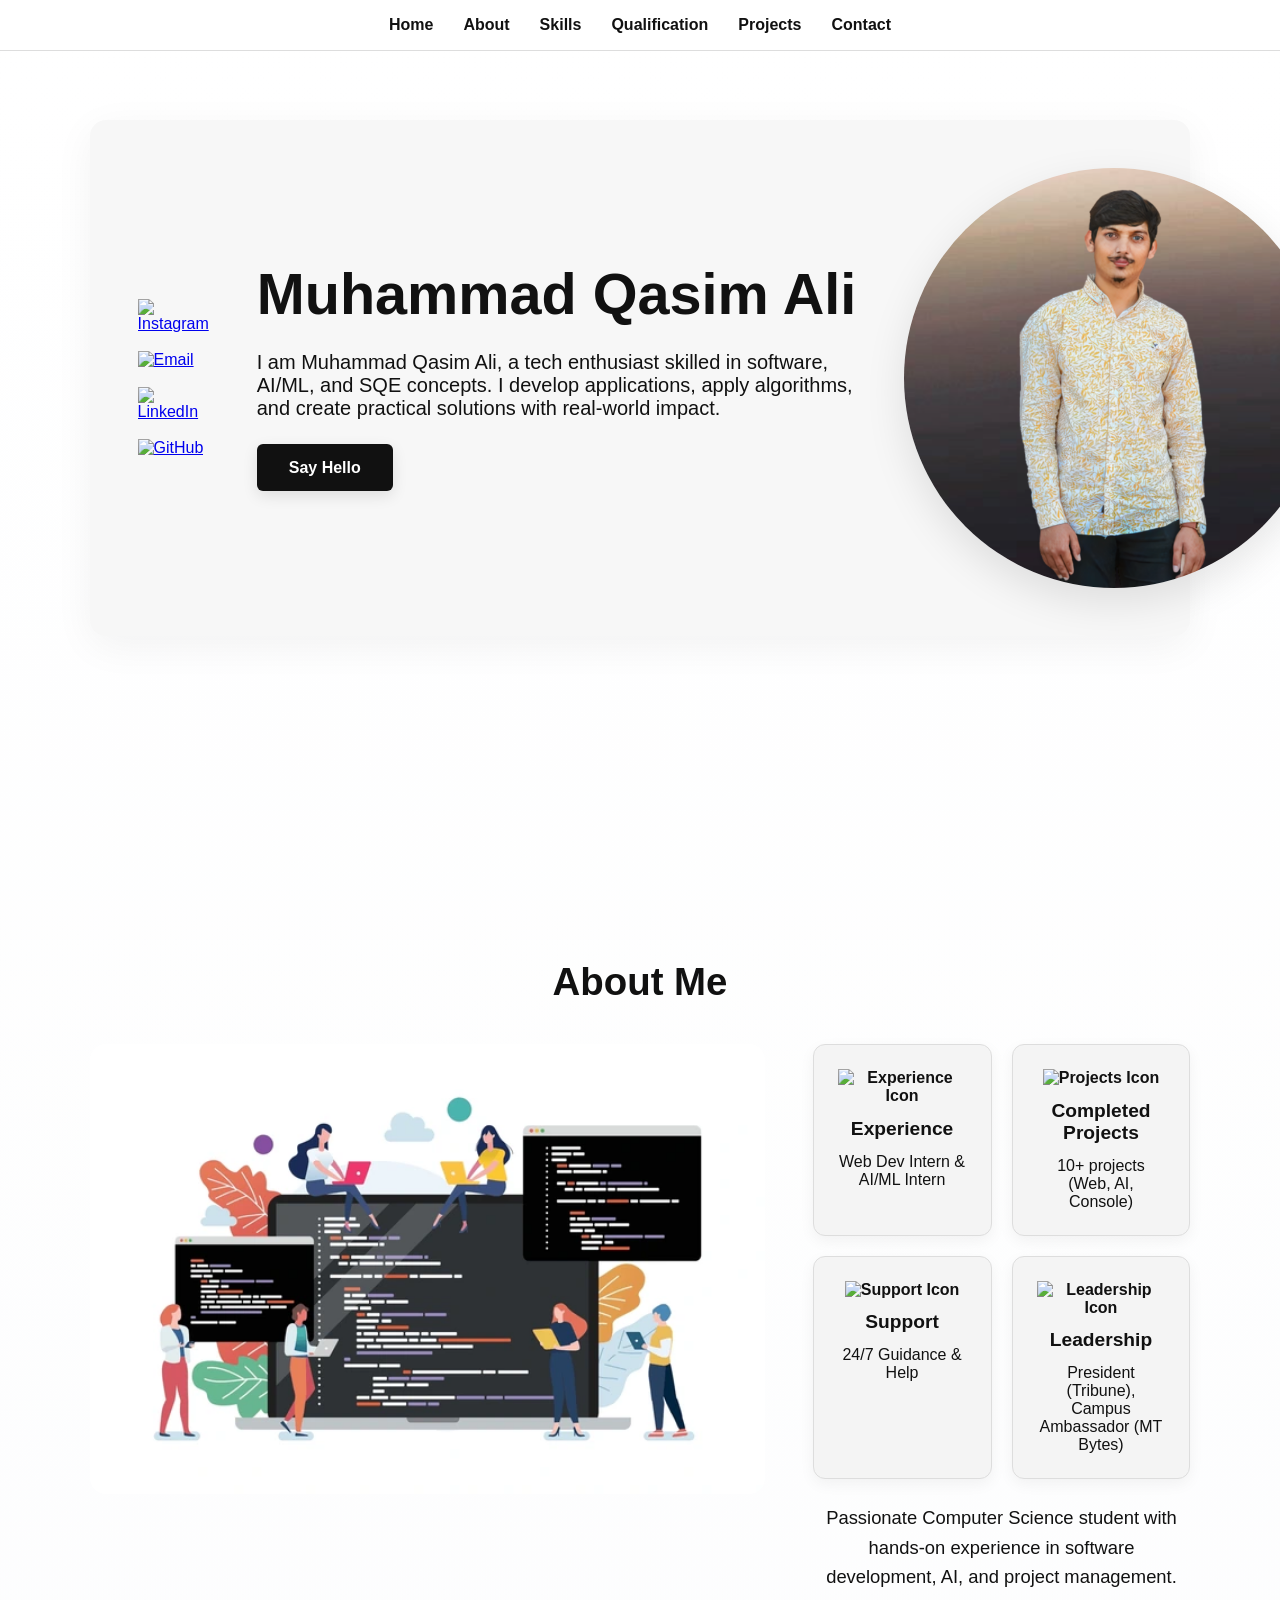
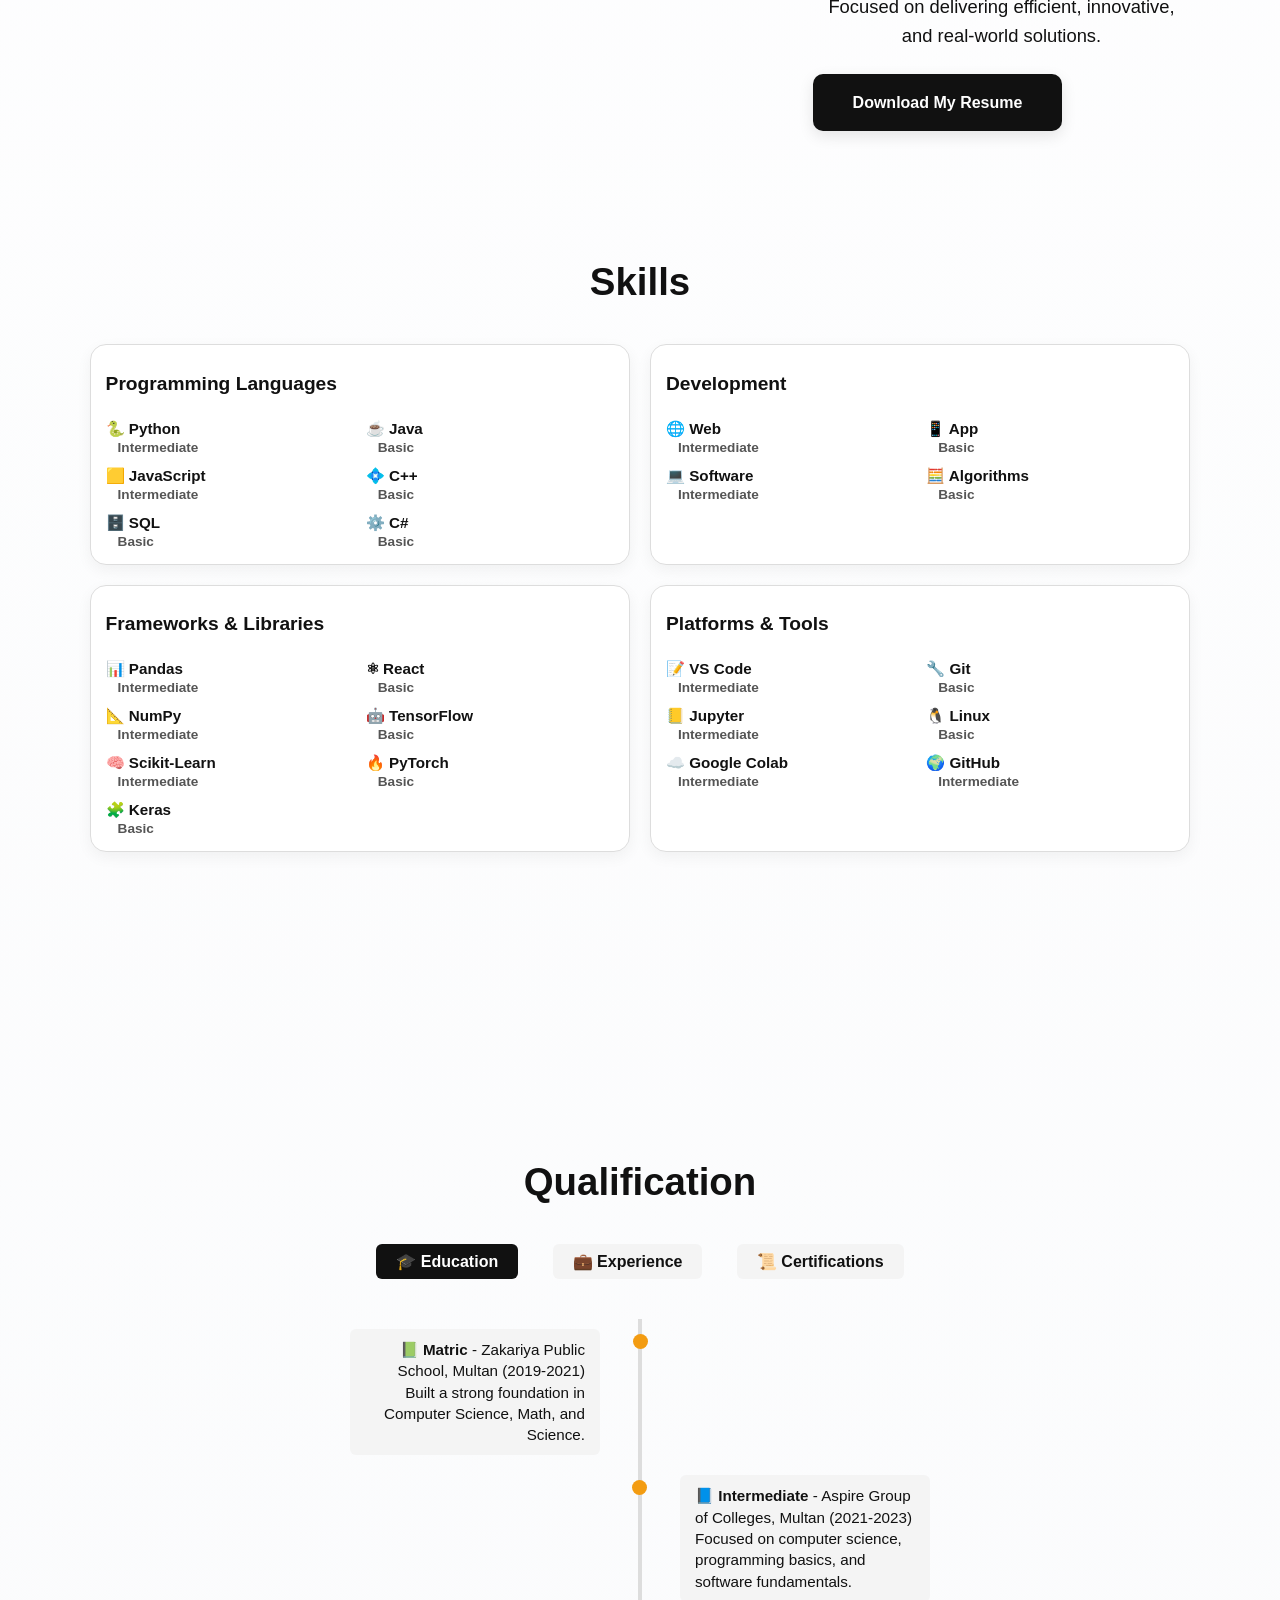
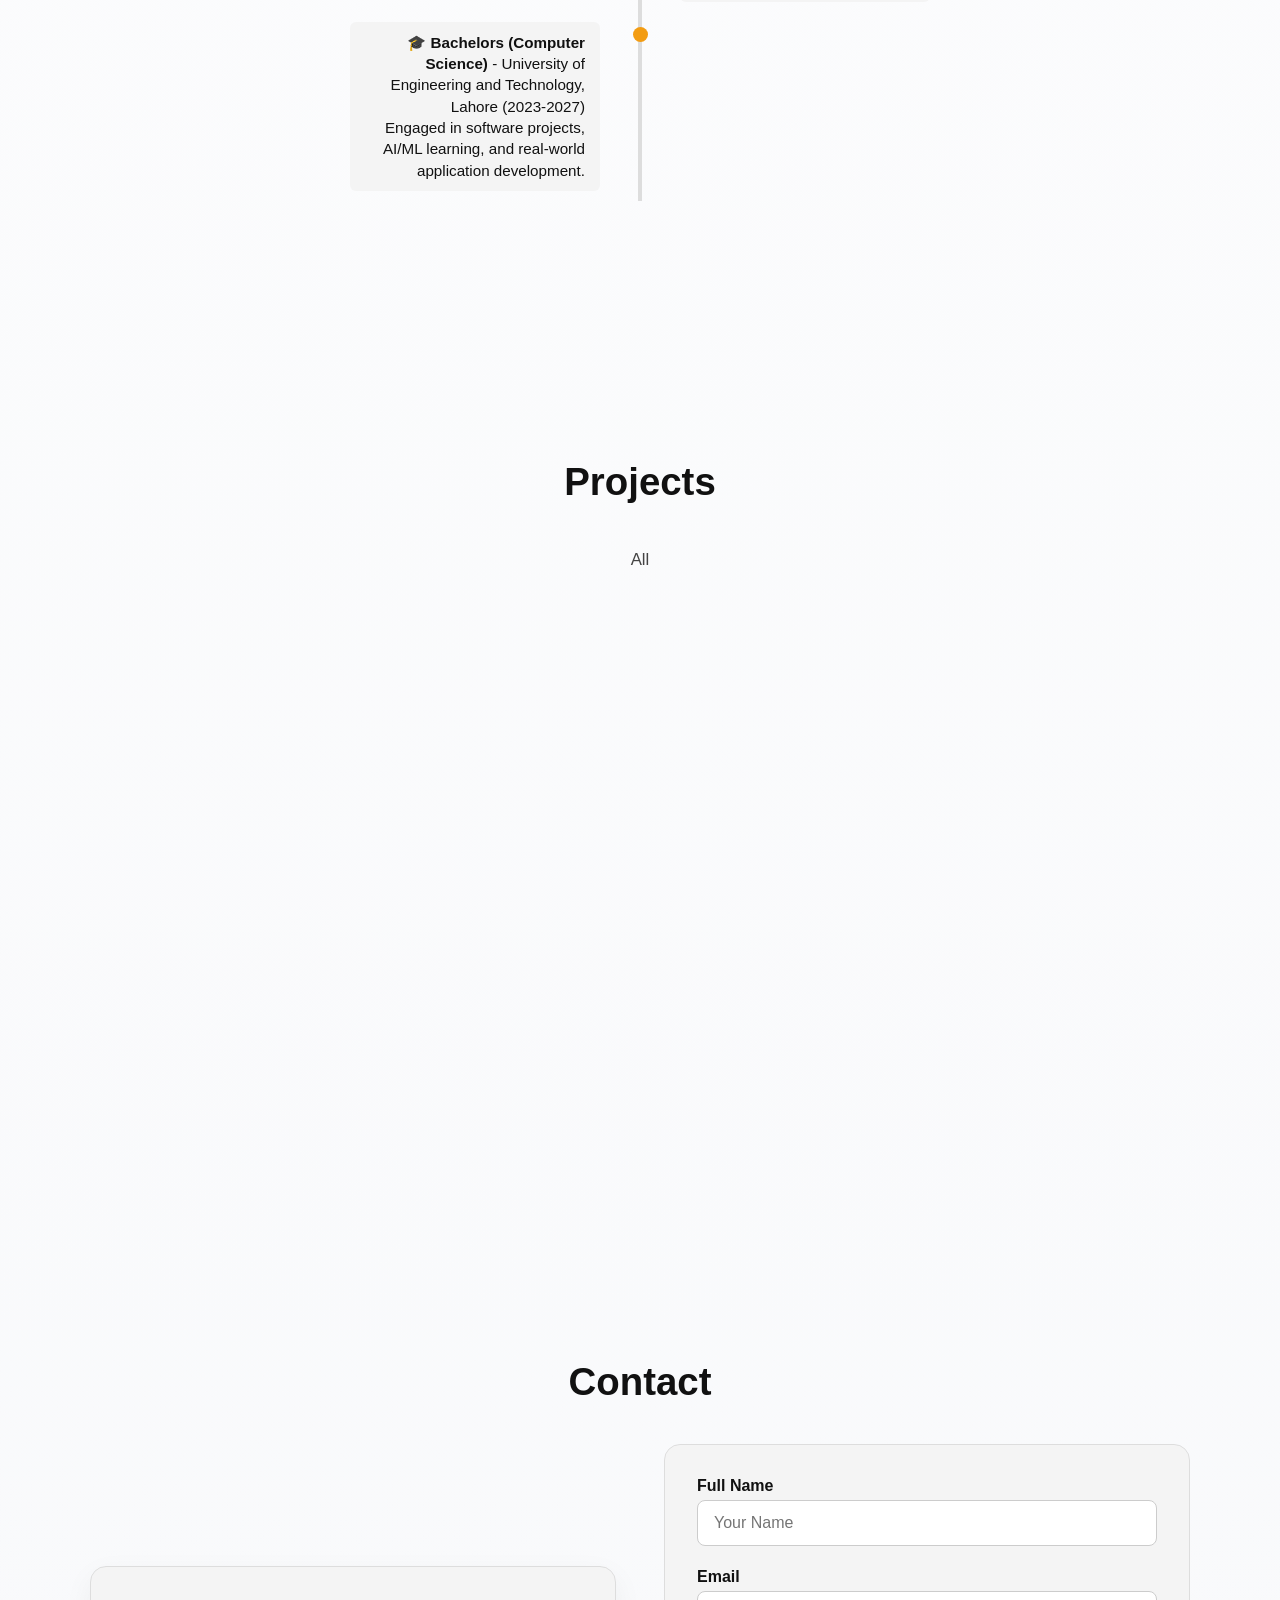
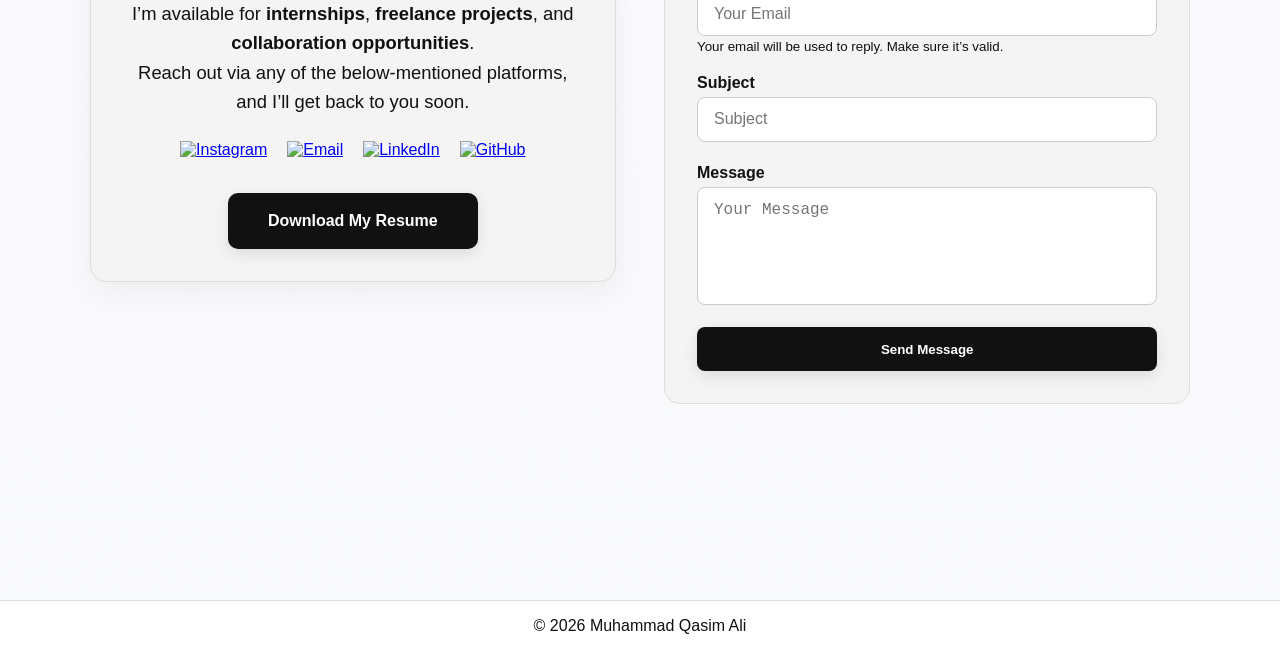
==== commit 48c9b469: "Update portfolio.html" ====
--- a/portfolio.html
+++ b/portfolio.html
@@ -13,6 +13,7 @@
     <a href="#home">Home</a>
     <a href="#about">About</a>
     <a href="#skills">Skills</a>
+    <a href="#qualification">Qualification</a>
     <a href="#projects">Projects</a>
     <a href="#contact">Contact</a>
   </nav>
@@ -130,7 +131,7 @@
       <h3>Frameworks & Libraries</h3>
       <div class="skills-row">
         <div class="skill-item"><span class="skill-icon">📊 Pandas</span><div class="skill-level">Intermediate</div></div>
-        <div class="skill-item"><span class="skill-icon">⚛️ React</span><div class="skill-level">Basic</div></div>
+        <div class="skill-item"><span class="skill-icon">⚛ React</span><div class="skill-level">Basic</div></div>
       </div>
       <div class="skills-row">
         <div class="skill-item"><span class="skill-icon">📐 NumPy</span><div class="skill-level">Intermediate</div></div>
@@ -168,7 +169,6 @@
 <section id="qualification" class="section">
   <h2 class="section-title">Qualification</h2>
 
-  <!-- Tabs using radio buttons -->
   <div class="qualification-tabs">
     <input type="radio" name="tab" id="education-tab" checked>
     <label for="education-tab">🎓 Education</label>
@@ -216,7 +216,7 @@
           <div class="timeline-item right">
             <div class="timeline-content">
               🤖 <strong>AI/ML Engineering Intern</strong> - DevelopersHub Corporation (2026)<br>
-              Completed a 6-week internship program (March – April 2026) focusing on AI/ML engineering with exceptional performance[cite: 3].
+              Completed a 6-week internship program (March – April 2026) focusing on AI/ML engineering with exceptional performance.
             </div>
           </div>
         </div>
@@ -228,7 +228,7 @@
           <div class="timeline-item left">
             <div class="timeline-content">
               📜 <strong>Generative AI Application Developer</strong> - Pak Angels & iCode Guru (2025)<br>
-              Successfully completed Generative AI Training (June – July 2025) and received the Top Performer Award[cite: 4].
+              Successfully completed Generative AI Training (June – July 2025) and received the Top Performer Award.
             </div>
           </div>
         </div>
@@ -241,75 +241,14 @@
 <section id="projects" class="section">
   <h2 class="section-title">Projects</h2>
 
-  <input type="radio" name="project-tab" id="proj-all" checked>
-  <input type="radio" name="project-tab" id="proj-programming">
-  <input type="radio" name="project-tab" id="proj-web">
-  <input type="radio" name="project-tab" id="proj-app">
-  <input type="radio" name="project-tab" id="proj-ai">
-
-  <div class="project-tabs">
-    <label for="proj-all">All</label>
-    <label for="proj-programming">Programming</label>
-    <label for="proj-web">Web</label>
-    <label for="proj-app">App</label>
-    <label for="proj-ai">AI & ML</label>
-  </div>
-
-  <div class="projects-wrapper">
-    <div class="projects-grid all">
-      <div class="project-card">
-        <img src="tourism.jpg" alt="Tourism Management System">
-        <h3>Tourism Management System</h3>
-        <p>Web-based system for managing tours, bookings, and users.</p>
-      </div>
-      <div class="project-card">
-        <img src="restaurant.jpg" alt="Restaurant Website">
-        <h3>Restaurant Website</h3>
-        <p>Responsive restaurant website with menu and contact features.</p>
-      </div>
-      <div class="project-card">
-        <img src="fishing.jpg" alt="Fishing Management System">
-        <h3>Fishing Management System</h3>
-        <p>Console-based project for handling fishing records.</p>
-      </div>
-      <div class="project-card">
-        <img src="face_recognition.jpg" alt="Face Recognition Attendance">
-        <h3>Face Recognition Attendance</h3>
-        <p>AI-based attendance system using face recognition.</p>
-      </div>
-    </div>
-
-    <div class="projects-grid programming">
-      <div class="project-card">
-        <img src="fishing.jpg" alt="Fishing Management System">
-        <h3>Fishing Management System</h3>
-        <p>Programming-based console application.</p>
-      </div>
-    </div>
-
-    <div class="projects-grid web">
-      <div class="project-card">
-        <img src="tourism.jpg" alt="Tourism Management System">
-        <h3>Tourism Management System</h3>
-        <p>Complete web solution for tour management.</p>
-      </div>
-      <div class="project-card">
-        <img src="restaurant.jpg" alt="Restaurant Website">
-        <h3>Restaurant Website</h3>
-        <p>Modern and responsive restaurant website.</p>
-      </div>
-    </div>
-
-    <div class="projects-grid app">
-      <div class="no-projects">No projects yet</div>
-    </div>
-
-    <div class="projects-grid ai">
-      <div class="project-card">
-        <img src="face_recognition.jpg" alt="Face Recognition Attendance">
-        <h3>Face Recognition Attendance</h3>
-        <p>Machine learning based face recognition system.</p>
-      </div>
+  <div id="dynamic-projects-section">
+    <div class="project-tabs" id="dynamic-tabs-container">
+      <!-- "All" tab is permanently placed here first -->
+      <label class="tab-label active" data-category="all" style="text-transform: none !important;">All</label>
+    </div>
+    <div class="projects-wrapper" id="dynamic-grids-container">
+      <!-- "All" grid container is permanently placed here first -->
+      <div class="projects-grid active" data-grid="all" style="display:grid;"></div>
     </div>
   </div>
 </section>
@@ -397,9 +336,115 @@
   </div>
 </div>
 
-<!-- EmailJS -->
+<!-- EmailJS & Dynamic Google Sheet Projects Loader -->
 <script src="https://cdn.jsdelivr.net/npm/emailjs-com@3/dist/email.min.js"></script>
 <script>
+  document.addEventListener("DOMContentLoaded", () => {
+    // Robust case-insensitive property retriever
+    function getProp(obj, possibleKeys) {
+      if (!obj) return '';
+      const objKeys = Object.keys(obj);
+      for (let key of possibleKeys) {
+        const found = objKeys.find(k => k.toLowerCase() === key.toLowerCase());
+        if (found !== undefined && obj[found] !== undefined && obj[found] !== null && String(obj[found]).trim() !== '') {
+          return String(obj[found]).trim();
+        }
+      }
+      return '';
+    }
+
+    fetch("https://sheetdb.io/api/v1/swi5ibdtjonkc")
+      .then(response => response.json())
+      .then(projectsData => {
+        const tabsContainer = document.getElementById("dynamic-tabs-container");
+        const gridsContainer = document.getElementById("dynamic-grids-container");
+
+        // Extract categories securely, preserving exact uppercase/mixed case from sheet
+        const rawCategories = projectsData.map(p => {
+          const cat = getProp(p, ['category', 'cat', 'type']);
+          return cat !== '' ? cat : 'Uncategorized';
+        });
+        const categories = [...new Set(rawCategories)];
+
+        // Build dynamic category tabs and grid wrappers with text-transform forced off
+        categories.forEach(cat => {
+          if (cat.toLowerCase() !== 'all') {
+            tabsContainer.innerHTML += `<label class="tab-label" data-category="${cat}" style="text-transform: none !important;">${cat}</label>`;
+            gridsContainer.innerHTML += `<div class="projects-grid" data-grid="${cat}" style="display:none;"></div>`;
+          }
+        });
+
+        // Populate project cards into "All" and their respective category grid
+        projectsData.forEach(p => {
+          const cat = getProp(p, ['category', 'cat', 'type']) || 'Uncategorized';
+          const title = getProp(p, ['title', 'name', 'projecttitle']) || 'Untitled Project';
+          const description = getProp(p, ['description', 'desc', 'details']) || 'No description provided.';
+          const image = getProp(p, ['image', 'img', 'picture', 'photo', 'imagelink']);
+          const github = getProp(p, ['github', 'link', 'repository', 'url', 'code']);
+
+          // Safe image fallback HTML if image field is missing or empty
+          const imageHTML = (image !== '') 
+            ? `<img src="${image}" alt="${title}" style="width:100%; height:200px; object-fit:cover; border-radius:8px; margin-bottom:15px;">` 
+            : `<div style="width:100%; height:200px; background:#e0e0e0; border-radius:8px; display:flex; align-items:center; justify-content:center; color:#555; margin-bottom:15px; font-weight:bold;">No Image Provided</div>`;
+          
+          // Safe github button HTML if github field is missing or empty
+          const githubLink = (github !== '') 
+            ? `<a href="${github}" target="_blank" class="project-github-btn" style="display:inline-block; margin-top:10px; font-size:14px; text-decoration:none; color:#007bff;">GitHub Repository &rarr;</a>` 
+            : '';
+          
+          const cardHTML = `
+            <div class="project-card">
+              ${imageHTML}
+              <h3 style="text-transform: none !important;">${title}</h3>
+              <p>${description}</p>
+              ${githubLink}
+            </div>
+          `;
+
+          // Re-query 'allGrid' dynamically per iteration to guarantee it's always found and appended correctly
+          const allGrid = gridsContainer.querySelector('[data-grid="all"]');
+          if (allGrid) {
+            allGrid.innerHTML += cardHTML;
+          }
+
+          // Append to specific category grid
+          const targetGrid = gridsContainer.querySelector(`[data-grid="${cat}"]`);
+          if (targetGrid) {
+            targetGrid.innerHTML += cardHTML;
+          }
+        });
+
+        // Check for empty grids and show notice
+        gridsContainer.querySelectorAll(".projects-grid").forEach(grid => {
+          if (grid.innerHTML.trim() === "") {
+            grid.innerHTML = `<div class="no-projects">No projects yet</div>`;
+          }
+        });
+
+        // Tab Switching & Active State Styling
+        const labels = tabsContainer.querySelectorAll(".tab-label");
+        const grids = gridsContainer.querySelectorAll(".projects-grid");
+
+        labels.forEach(label => {
+          label.addEventListener("click", () => {
+            labels.forEach(l => l.classList.remove("active"));
+            label.classList.add("active");
+
+            const selectedCat = label.getAttribute("data-category");
+            grids.forEach(grid => {
+              if (grid.getAttribute("data-grid") === selectedCat) {
+                grid.style.display = "grid";
+              } else {
+                grid.style.display = "none";
+              }
+            });
+          });
+        });
+      })
+      .catch(error => console.error("Error loading projects from Google Sheet:", error));
+  });
+
+  // --- EMAILJS & CONTACT FORM LOGIC ---
   emailjs.init("zOVuNW4QSeUyaCF8w");
 
   const form = document.getElementById("contact-form");
@@ -502,4 +547,4 @@
   © 2026 Muhammad Qasim Ali
 </footer>
 </body>
-</html>+</html>
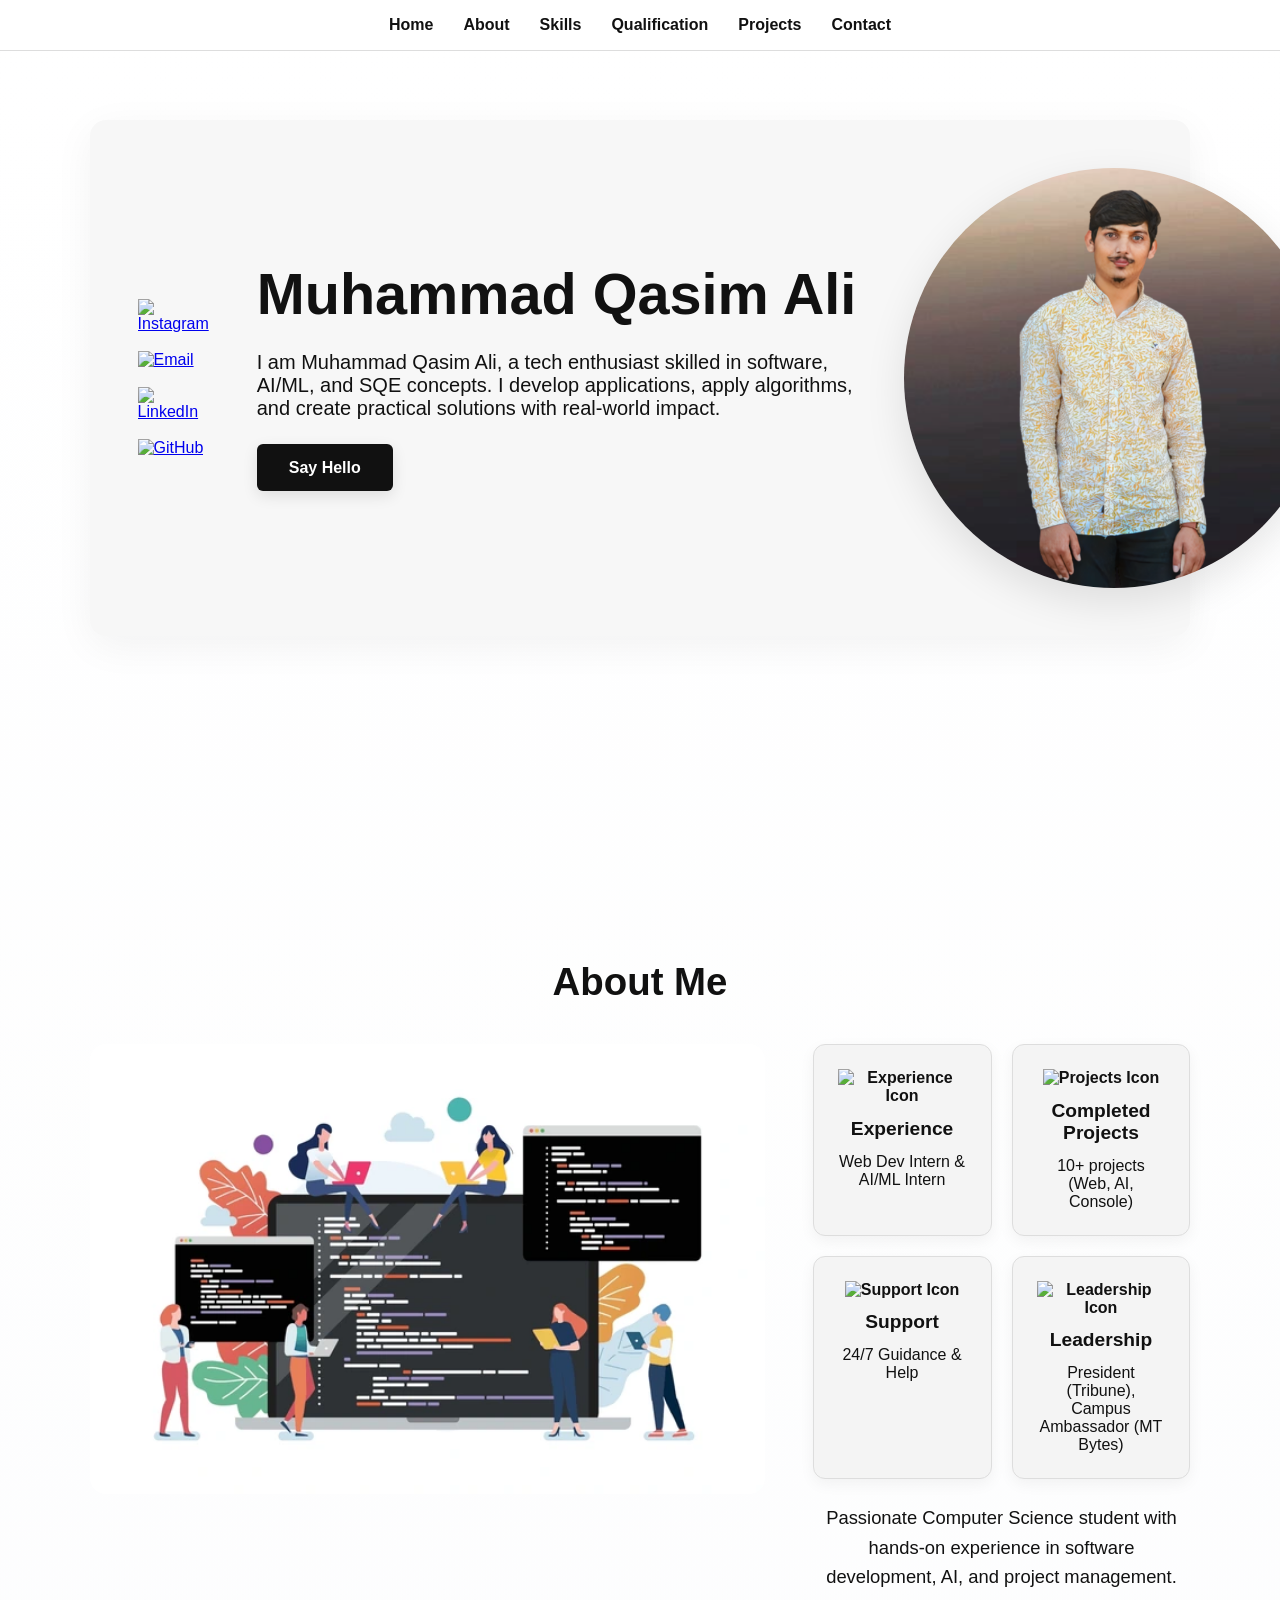
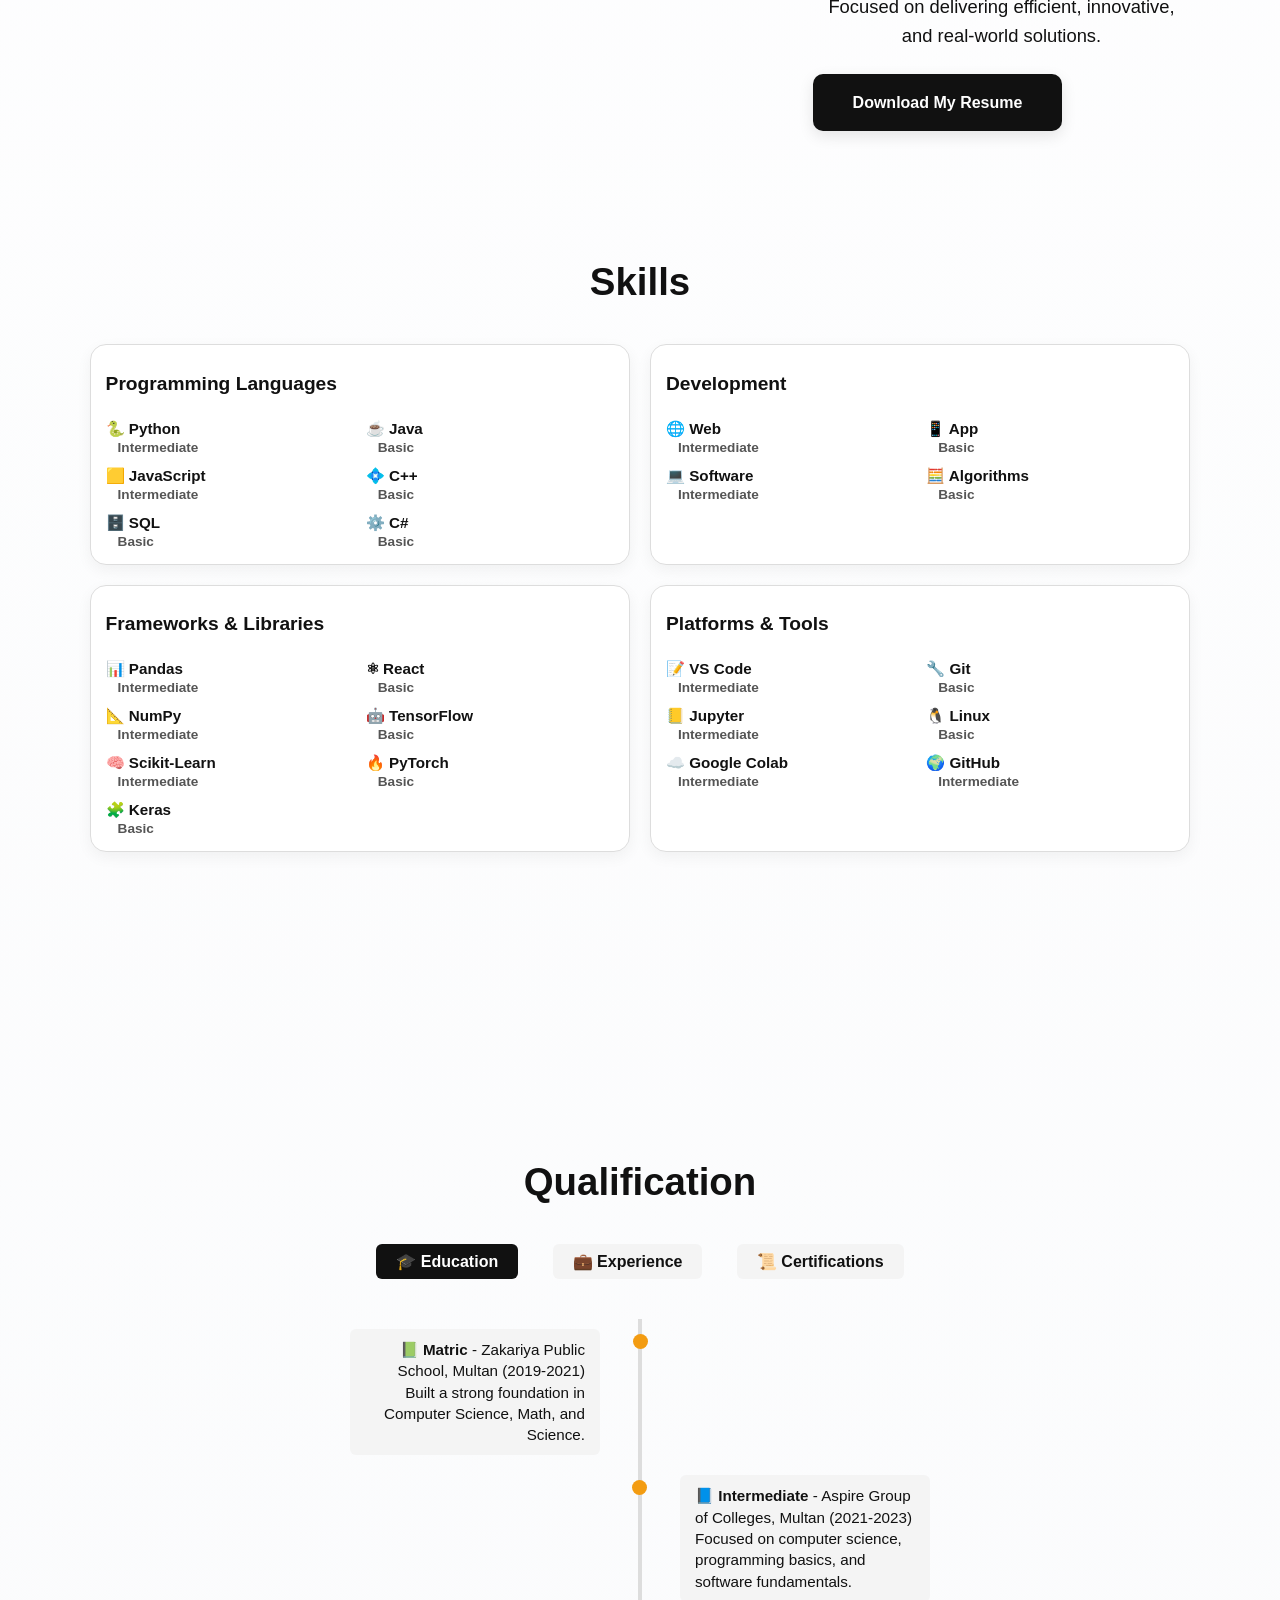
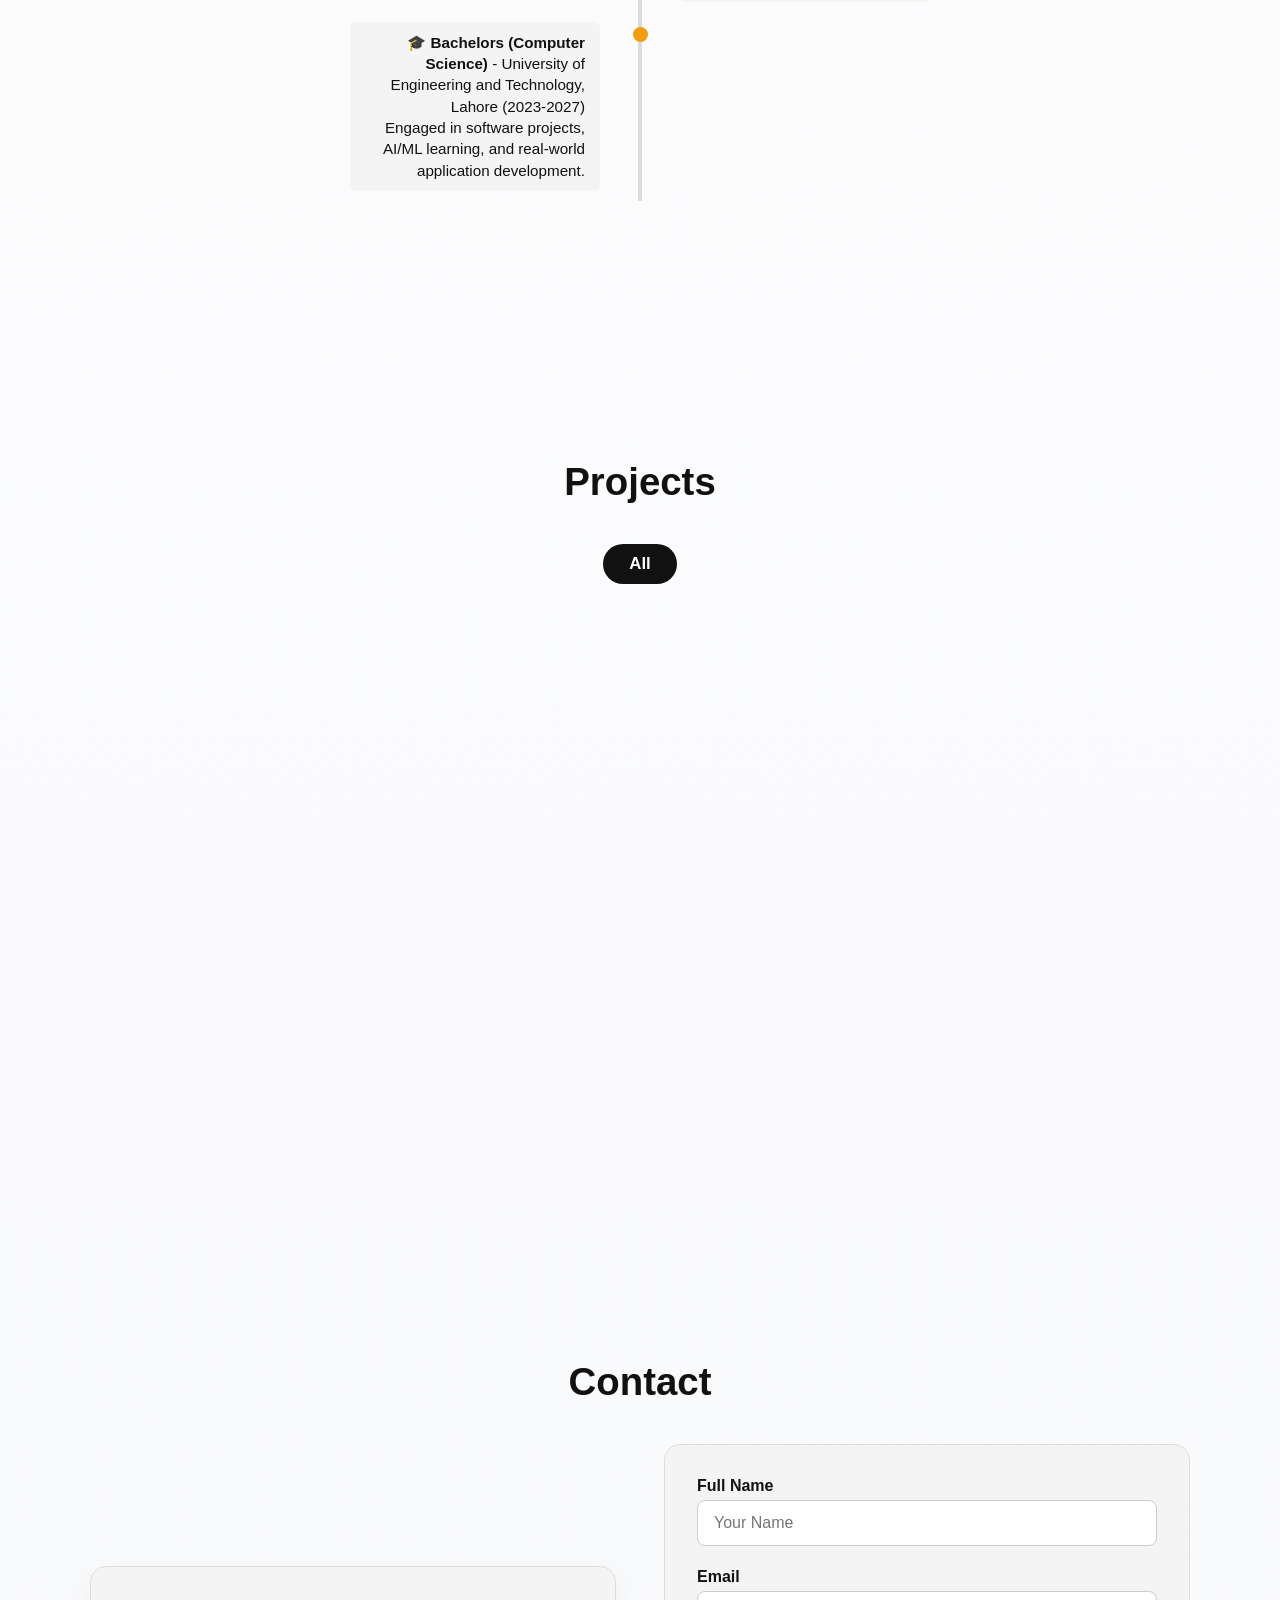
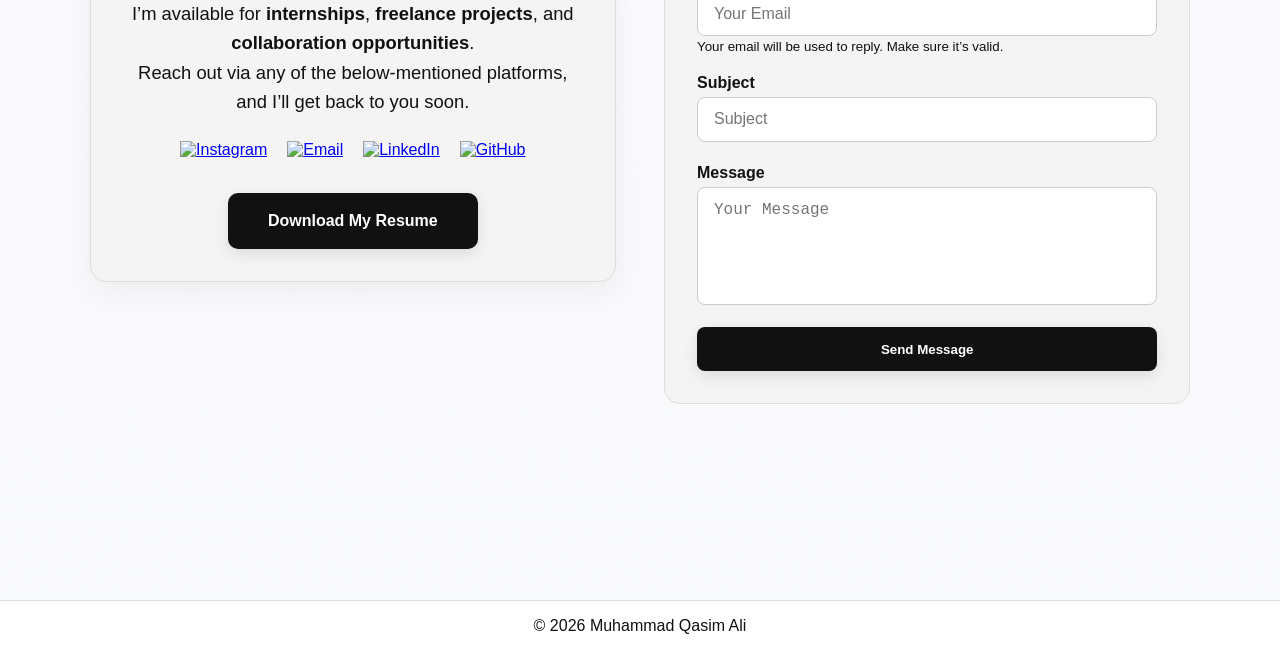
==== commit 2ebc7418: "Update portfolio.html" ====
--- a/portfolio.html
+++ b/portfolio.html
@@ -379,12 +379,14 @@
           const cat = getProp(p, ['category', 'cat', 'type']) || 'Uncategorized';
           const title = getProp(p, ['title', 'name', 'projecttitle']) || 'Untitled Project';
           const description = getProp(p, ['description', 'desc', 'details']) || 'No description provided.';
-          const image = getProp(p, ['image', 'img', 'picture', 'photo', 'imagelink']);
+          
+          // Check multiple potential column names for images
+          const image = getProp(p, ['image', 'img', 'picture', 'photo', 'imagelink', 'image_url', 'project_image']);
           const github = getProp(p, ['github', 'link', 'repository', 'url', 'code']);
 
-          // Safe image fallback HTML if image field is missing or empty
+          // Safe image HTML generation with error fallback handling
           const imageHTML = (image !== '') 
-            ? `<img src="${image}" alt="${title}" style="width:100%; height:200px; object-fit:cover; border-radius:8px; margin-bottom:15px;">` 
+            ? `<img src="${image}" alt="${title}" onerror="this.onerror=null; this.parentElement.innerHTML='<div style=\'width:100%; height:200px; background:#e0e0e0; border-radius:8px; display:flex; align-items:center; justify-content:center; color:#555; margin-bottom:15px; font-weight:bold;\'>Image Failed to Load</div>';">` 
             : `<div style="width:100%; height:200px; background:#e0e0e0; border-radius:8px; display:flex; align-items:center; justify-content:center; color:#555; margin-bottom:15px; font-weight:bold;">No Image Provided</div>`;
           
           // Safe github button HTML if github field is missing or empty
--- a/style.css
+++ b/style.css
@@ -222,21 +222,33 @@
 }
 
 /* Tabs */
+/* Tabs */
 .project-tabs {
   display: flex;
   justify-content: center;
-  gap: 20px;
+  gap: 15px;
   margin-bottom: 30px;
+  flex-wrap: wrap; /* ensures it wraps nicely on mobile */
 }
 
 .project-tabs label {
   cursor: pointer;
   font-size: 1.05rem;
   color: #444;
-  padding: 6px 14px;
+  padding: 8px 18px;
   transition: all 0.3s ease;
-}
-
+  font-weight: normal;
+  border-radius: 20px;
+}
+
+/* Active tab style for both desktop and mobile */
+.project-tabs label.active {
+  background: #111 !important;
+  color: #fff !important;
+  font-weight: bold !important;
+  border-radius: 25px;
+  padding: 10px 26px;
+}
 #proj-all:checked ~ .project-tabs label[for="proj-all"],
 #proj-programming:checked ~ .project-tabs label[for="proj-programming"],
 #proj-web:checked ~ .project-tabs label[for="proj-web"],
@@ -972,4 +984,4 @@
 
 body {
   background: linear-gradient(to bottom, #ffffff, #f8f9fb);
-}+}
